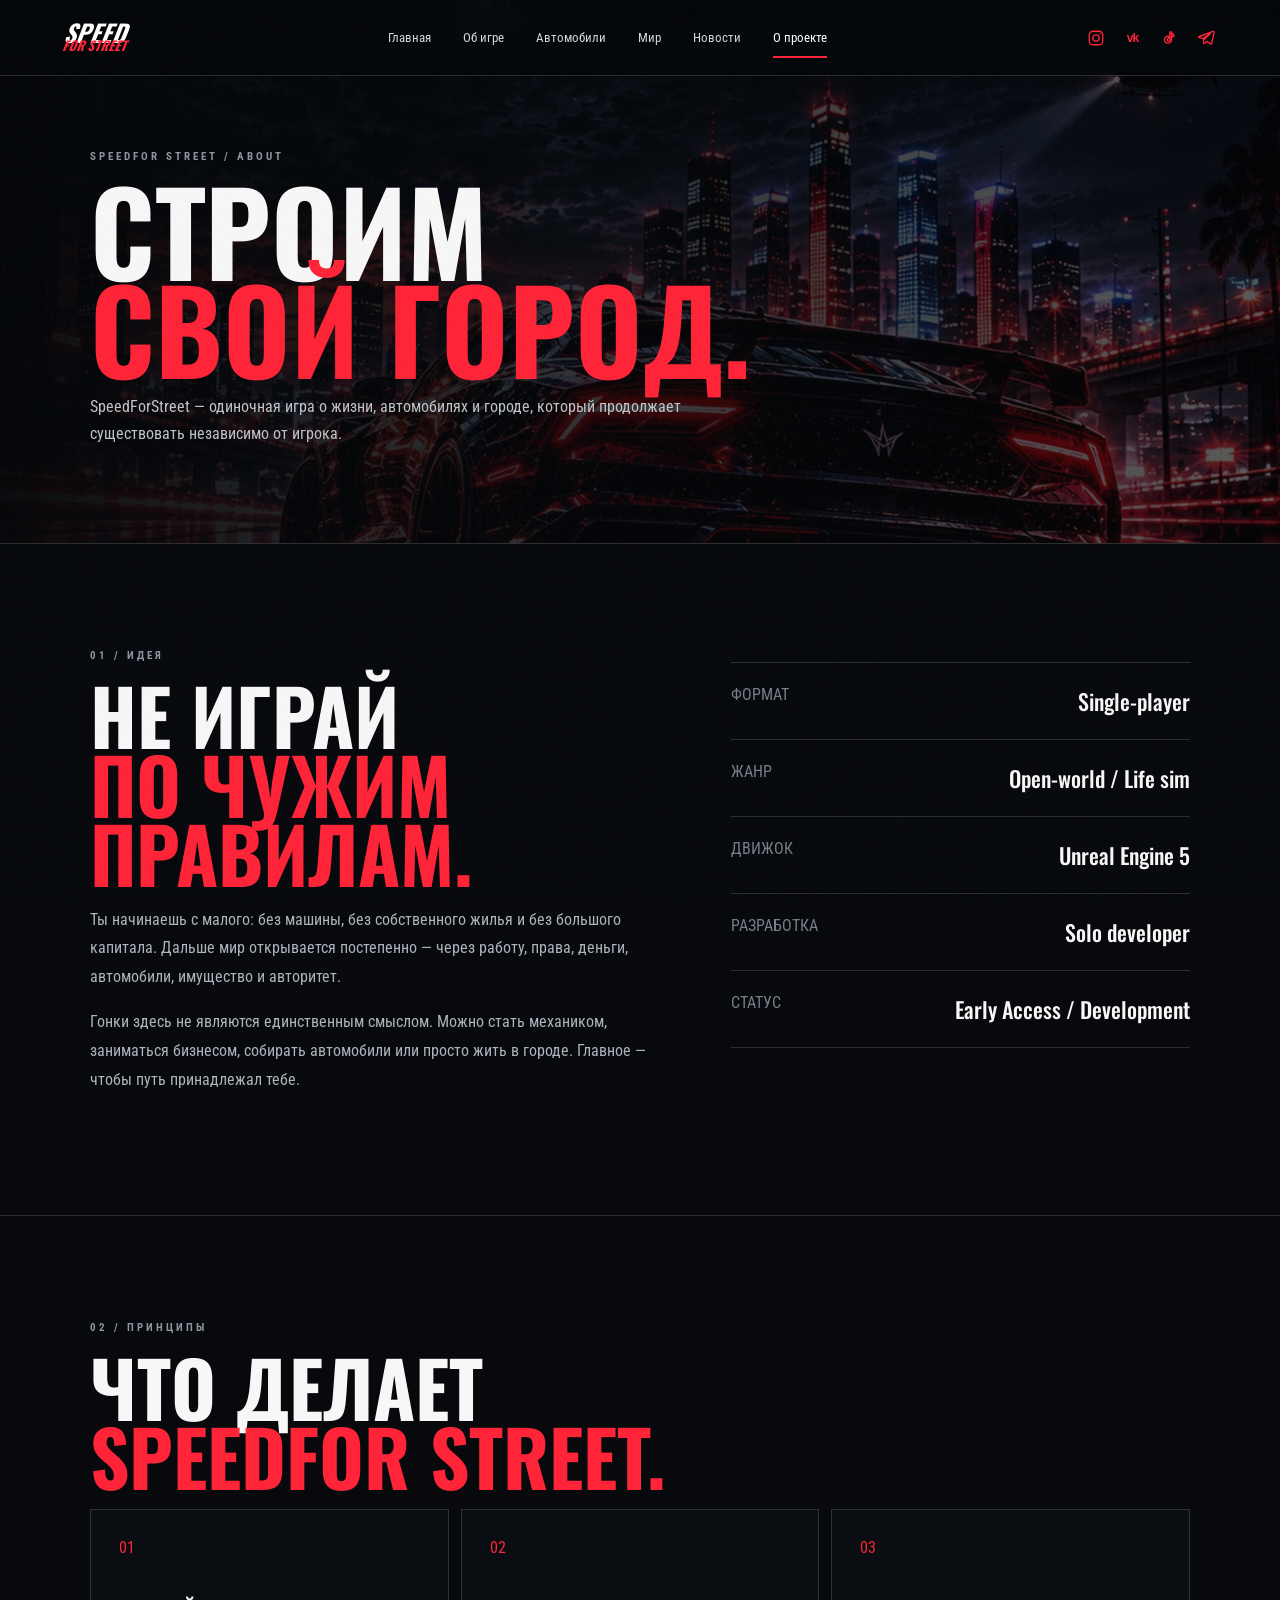
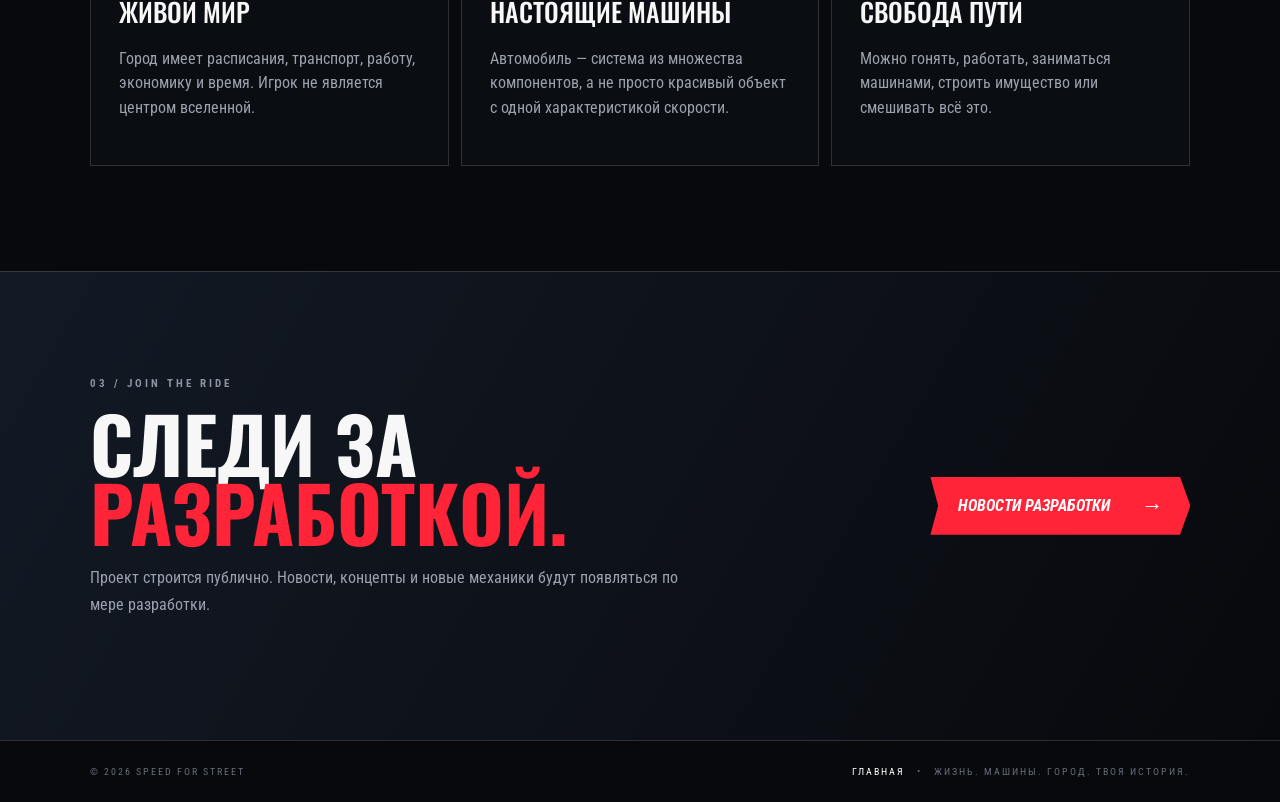
==== about.html @ 63853f15 "Add files via upload" ====
<!doctype html>
<html lang="ru"><head><meta charset="utf-8"><meta name="viewport" content="width=device-width,initial-scale=1"><meta name="theme-color" content="#07090d"><meta name="description" content="SpeedForStreet — о проекте."><title>SpeedForStreet — О проекте</title><link rel="stylesheet" href="style.css"></head><body>
<div class="noise" aria-hidden="true"></div>
<header class="site-header">
  <a class="logo" href="index.html#top" aria-label="SpeedForStreet"><span>SPEED</span><b>FOR STREET</b></a>
  <nav class="main-nav" aria-label="Основная навигация"><a href="index.html#top">Главная</a><a href="index.html#game">Об игре</a><a href="index.html#cars">Автомобили</a><a href="index.html#world">Мир</a><a href="index.html#news">Новости</a><a class="active" href="about.html">О проекте</a></nav>
  <div class="socials"><a href="https://instagram.com/speed_for_street" target="_blank" rel="noopener" aria-label="Instagram"><svg viewBox="0 0 24 24"><rect x="3" y="3" width="18" height="18" rx="5"/><circle cx="12" cy="12" r="4.2"/><circle cx="17.5" cy="6.5" r="1" class="fill"/></svg></a><a href="https://vk.com/speedforstreet" target="_blank" rel="noopener" aria-label="VK"><span class="vk-icon">vk</span></a><a href="https://tiktok.com/@speedforstreet" target="_blank" rel="noopener" aria-label="TikTok"><svg viewBox="0 0 24 24"><path d="M14 4v10.2a4.7 4.7 0 1 1-4-4.65v3.05a1.75 1.75 0 1 0 1.9 1.74V4H14c.3 1.8 1.4 3 3.2 3.55v2.75A7 7 0 0 1 14 9.2V4Z"/></svg></a><a href="https://t.me/speedforstreet" target="_blank" rel="noopener" aria-label="Telegram"><svg viewBox="0 0 24 24"><path d="M21.5 4.2 18.3 19c-.25 1.05-.85 1.3-1.72.8l-4.72-3.48-2.28 2.2-2.28.46.34-4.8 8.73-7.88c.38-.34-.08-.53-.59-.19L6.32 12.95 1.67 11.5c-1.01-.32-1.03-1.01.21-1.5L20.05 3.2c.85-.31 1.59.2 1.45 1Z"/></svg></a></div>
  <button class="menu-btn" aria-label="Открыть меню">☰</button>
</header>
<div class="mobile-menu" aria-hidden="true"><a href="index.html#top">Главная</a><a href="index.html#game">Об игре</a><a href="index.html#cars">Автомобили</a><a href="index.html#world">Мир</a><a href="index.html#news">Новости</a><a href="about.html">О проекте</a></div>
<main>
<section class="about-hero"><div><div class="section-label">SPEEDFOR STREET / ABOUT</div><h1>СТРОИМ<br><em>СВОЙ ГОРОД.</em></h1><p>SpeedForStreet — одиночная игра о жизни, автомобилях и городе, который продолжает существовать независимо от игрока.</p></div></section>
<section class="section"><div class="section-label">01 / ИДЕЯ</div><div class="about-grid"><div class="about-copy"><h2>НЕ ИГРАЙ<br><em>ПО ЧУЖИМ ПРАВИЛАМ.</em></h2><p>Ты начинаешь с малого: без машины, без собственного жилья и без большого капитала. Дальше мир открывается постепенно — через работу, права, деньги, автомобили, имущество и авторитет.</p><p>Гонки здесь не являются единственным смыслом. Можно стать механиком, заниматься бизнесом, собирать автомобили или просто жить в городе. Главное — чтобы путь принадлежал тебе.</p></div><div class="about-facts"><div class="about-fact"><span>ФОРМАТ</span><b>Single-player</b></div><div class="about-fact"><span>ЖАНР</span><b>Open-world / Life sim</b></div><div class="about-fact"><span>ДВИЖОК</span><b>Unreal Engine 5</b></div><div class="about-fact"><span>РАЗРАБОТКА</span><b>Solo developer</b></div><div class="about-fact"><span>СТАТУС</span><b>Early Access / Development</b></div></div></div></section>
<section class="section"><div class="section-label">02 / ПРИНЦИПЫ</div><h2>ЧТО ДЕЛАЕТ<br><em>SPEEDFOR STREET.</em></h2><div class="about-values"><article class="about-value"><span>01</span><h3>ЖИВОЙ МИР</h3><p>Город имеет расписания, транспорт, работу, экономику и время. Игрок не является центром вселенной.</p></article><article class="about-value"><span>02</span><h3>НАСТОЯЩИЕ МАШИНЫ</h3><p>Автомобиль — система из множества компонентов, а не просто красивый объект с одной характеристикой скорости.</p></article><article class="about-value"><span>03</span><h3>СВОБОДА ПУТИ</h3><p>Можно гонять, работать, заниматься машинами, строить имущество или смешивать всё это.</p></article></div></section>
<section class="section about-cta"><div><div class="section-label">03 / JOIN THE RIDE</div><h2>СЛЕДИ ЗА<br><em>РАЗРАБОТКОЙ.</em></h2><p class="copy">Проект строится публично. Новости, концепты и новые механики будут появляться по мере разработки.</p></div><a class="btn-primary" href="index.html#news">НОВОСТИ РАЗРАБОТКИ <span>→</span></a></section>
</main><footer><span>© 2026 SPEED FOR STREET</span><span><a href="index.html">ГЛАВНАЯ</a> &nbsp; • &nbsp; ЖИЗНЬ. МАШИНЫ. ГОРОД. ТВОЯ ИСТОРИЯ.</span></footer><script src="script.js"></script></body></html>
---- style.css ----
@import url('https://fonts.googleapis.com/css2?family=Oswald:wght@400;500;600;700&family=Roboto+Condensed:wght@400;500;700&display=swap');
:root{--red:#ff2438;--bg:#07090d;--panel:#0e1219;--text:#f7f7f7;--muted:#9ba2ad;--line:rgba(255,255,255,.15)}
*{box-sizing:border-box}html{scroll-behavior:smooth}body{margin:0;background:var(--bg);color:var(--text);font-family:'Roboto Condensed',Arial,sans-serif;overflow-x:hidden}.noise{position:fixed;inset:0;pointer-events:none;z-index:100;opacity:.035;background-image:url("data:image/svg+xml,%3Csvg xmlns='http://www.w3.org/2000/svg' width='180' height='180'%3E%3Cfilter id='n'%3E%3CfeTurbulence baseFrequency='.8' numOctaves='3' stitchTiles='stitch'/%3E%3C/filter%3E%3Crect width='100%25' height='100%25' filter='url(%23n)'/%3E%3C/svg%3E")}
.site-header{height:76px;position:fixed;inset:0 0 auto;z-index:90;display:flex;align-items:center;justify-content:space-between;padding:0 5vw;border-bottom:1px solid var(--line);background:rgba(5,7,10,.72);backdrop-filter:blur(14px)}.logo{text-decoration:none;color:#fff;display:flex;flex-direction:column;font:700 italic 24px/.76 Oswald;transform:skew(-8deg)}.logo b{font-size:13px;color:var(--red)}.main-nav{display:flex;gap:32px;align-items:center}.main-nav a{position:relative;color:#d5d7dc;text-decoration:none;font-size:13px;padding:30px 0}.main-nav a:after{content:'';position:absolute;left:0;right:0;bottom:17px;height:2px;background:var(--red);transform:scaleX(0);transition:.25s}.main-nav a:hover:after,.main-nav a.active:after{transform:scaleX(1)}.main-nav a.active{color:#fff}.socials{display:flex;gap:18px;align-items:center}.socials a{width:19px;height:19px;color:var(--red);text-decoration:none;display:grid;place-items:center;transition:.2s}.socials a:hover{color:#fff;transform:translateY(-2px)}.socials svg{width:18px;height:18px;fill:none;stroke:currentColor;stroke-width:1.8;stroke-linecap:round;stroke-linejoin:round}.socials svg .fill{fill:currentColor;stroke:none}.socials .vk-icon{font:800 12px Arial;letter-spacing:-1px}.menu-btn{display:none;background:none;border:0;color:#fff;font-size:24px}.mobile-menu{display:none}
.hero{height:100vh;min-height:700px;position:relative;display:flex;align-items:center;overflow:hidden}.hero-bg{position:absolute;inset:0;background-image:url('assets/hero-clean.jpg');background-size:cover;background-position:center 54%;transform:scale(1.035);animation:camera 18s ease-in-out infinite alternate}.hero-overlay{position:absolute;inset:0;background:linear-gradient(90deg,rgba(5,7,10,.99) 0%,rgba(5,7,10,.94) 30%,rgba(5,7,10,.42) 54%,rgba(5,7,10,.08) 78%,rgba(5,7,10,.2) 100%),linear-gradient(0deg,rgba(5,7,10,.78),transparent 34%,rgba(5,7,10,.32))}.hero-content{position:relative;z-index:2;width:min(620px,50vw);margin-left:7vw;padding-top:50px}.eyebrow{font:600 12px Oswald;letter-spacing:4px;color:#ddd;margin-bottom:15px}.hero h1{font:700 italic clamp(70px,8vw,138px)/.72 Oswald;letter-spacing:-5px;transform:skew(-8deg);margin:0 0 25px}.hero h1 span{display:block}.hero h1 em{display:block;color:var(--red);font-size:.63em;font-style:normal;margin-left:6%}.tagline{font:500 25px Oswald;margin-bottom:16px}.lead{max-width:540px;color:#d0d3d8;line-height:1.6;font-size:16px}.hero-actions{display:flex;align-items:center;gap:24px;margin:30px 0}.btn-primary{display:inline-flex;align-items:center;gap:30px;padding:16px 28px;background:var(--red);color:#fff;text-decoration:none;font-weight:700;font-style:italic;clip-path:polygon(0 0,96% 0,100% 50%,96% 100%,0 100%,3% 50%);transition:.2s}.btn-primary:hover{filter:brightness(1.15);transform:translateX(4px)}.btn-primary span{font-size:22px}.status{display:flex;flex-direction:column;font-size:10px;letter-spacing:2px;color:#8b919b}.status b{color:#eee}.hero-features{display:grid;grid-template-columns:repeat(5,1fr);max-width:620px;border-top:1px solid var(--line);padding-top:17px}.hero-features div{text-align:center;border-right:1px solid var(--line);font-size:9px;letter-spacing:1px}.hero-features div:first-child{text-align:left}.hero-features div:last-child{border:0}.hero-features i{display:block;color:var(--red);font-style:normal;font-size:25px;line-height:1;margin-bottom:9px}.hero-corner{position:absolute;right:5vw;bottom:28px;color:#a7adb7;font:10px Oswald;letter-spacing:2px;z-index:2}@keyframes camera{from{transform:scale(1.035) translate3d(0,0,0)}to{transform:scale(1.08) translate3d(-12px,-6px,0)}}
.marquee{border-block:1px solid var(--line);overflow:hidden;white-space:nowrap;color:#7e858f;font:12px Oswald;letter-spacing:4px;padding:15px 0}.marquee div{display:inline-block;animation:marquee 26s linear infinite}.marquee span{color:var(--red);margin:0 30px}@keyframes marquee{to{transform:translateX(-50%)}}
.section{padding:105px 7vw;border-top:1px solid var(--line);scroll-margin-top:76px}.section-label{font-size:11px;letter-spacing:3px;color:#8d949f;font-weight:700}.two-col{display:grid;grid-template-columns:1fr 1fr;gap:80px}.title-row{align-items:end;margin-top:10px}.section h2,.world h2,.contact h2{font:700 clamp(48px,6vw,86px)/.9 Oswald;margin:18px 0}.section h2 em,.world h2 em,.contact h2 em{color:var(--red);font-style:normal}.copy{color:var(--muted);line-height:1.7;max-width:600px}.pillars{display:grid;grid-template-columns:repeat(4,1fr);margin-top:60px;border-top:1px solid var(--line)}.pillars article{padding:26px;border-right:1px solid var(--line)}.pillars article:last-child{border:0}.pillars span,.route-grid span{color:var(--red);font-weight:700}.pillars h3,.route-grid h3{font:500 27px Oswald;margin:38px 0 8px}.pillars p,.route-grid p{color:var(--muted);margin:0;line-height:1.5}
.cars{background:#090c11}.car-grid{display:grid;grid-template-columns:1.35fr 1fr 1fr;gap:14px;margin-top:52px}.car-card{padding:0;text-align:left;background:var(--panel);border:1px solid var(--line);color:#fff;overflow:hidden;cursor:pointer;transition:.25s}.car-card:hover{transform:translateY(-5px);border-color:rgba(255,36,56,.65)}.car-image{height:270px;background-size:cover;background-position:center;transition:.5s}.car-card:hover .car-image{transform:scale(1.035)}.img1{background-image:url('assets/car-01.jpg')}.img2{background-image:url('assets/street-01.jpg')}.img3{background-image:url('assets/city-01.jpg')}.card-copy{padding:24px}.card-copy small{color:var(--red);letter-spacing:2px}.card-copy h3{font:500 27px Oswald;margin:12px 0 7px}.card-copy p{color:var(--muted);line-height:1.5;min-height:46px}.card-copy>b{display:block;margin-top:18px;font-size:11px;letter-spacing:2px}.spec-strip{display:flex;justify-content:space-around;gap:20px;border-block:1px solid var(--line);margin-top:34px;padding:18px;color:#6f7782;font:11px Oswald;letter-spacing:2px}.spec-strip b{color:#cdd0d5}
.world{display:grid;grid-template-columns:1.05fr .95fr;border-top:1px solid var(--line);background:#080a0e}.world-photo{min-height:680px;background:linear-gradient(90deg,transparent 65%,#080a0e),url('assets/city-01.jpg') center/cover}.world-copy{padding:95px 8vw}.world-copy>p{color:var(--muted);line-height:1.7;max-width:560px}.world-list{margin-top:40px}.world-list div{padding:19px 0;border-bottom:1px solid var(--line)}.world-list b{display:block;font:500 22px Oswald}.world-list span{display:block;color:var(--muted);margin-top:5px}
.routes{background:linear-gradient(120deg,#0d121b,#08090d)}.route-grid{display:grid;grid-template-columns:repeat(4,1fr);margin-top:52px;border-top:1px solid var(--line)}.route-grid article{padding:27px;border-right:1px solid var(--line);min-height:180px}.route-grid article:last-child{border:0}.devlog{background:#090b10}.timeline{display:grid;grid-template-columns:repeat(4,1fr);border-top:1px solid var(--line);margin-top:52px}.timeline>div{padding:27px;border-right:1px solid var(--line);min-height:160px}.timeline>div:last-child{border:0}.timeline b{color:var(--red)}.timeline strong{display:block;font:500 25px Oswald;margin:38px 0 7px}.timeline span{color:var(--muted)}.contact{display:flex;justify-content:space-between;align-items:end;gap:50px;background:linear-gradient(110deg,#121824,#08090d)}.contact p{color:var(--muted);max-width:500px;line-height:1.6}.big-socials{display:grid;grid-template-columns:1fr 1fr;gap:9px;min-width:390px}.big-socials a{padding:18px 20px;border:1px solid var(--line);color:#fff;text-decoration:none;transition:.2s}.big-socials a:hover{background:var(--red);border-color:var(--red)}.big-socials b{display:inline-block;width:34px;color:var(--red)}.big-socials a:hover b{color:#fff}footer{padding:25px 7vw;border-top:1px solid var(--line);display:flex;justify-content:space-between;color:#666d77;font-size:10px;letter-spacing:2px}
.modal{position:fixed;inset:0;z-index:120;display:none;align-items:center;justify-content:center;padding:25px;background:rgba(0,0,0,.8);backdrop-filter:blur(10px)}.modal.open{display:flex}.modal-box{position:relative;width:min(960px,94vw);background:#0a0d12;border:1px solid var(--line);display:grid;grid-template-columns:1.1fr .9fr;box-shadow:0 30px 90px rgba(0,0,0,.65)}.modal-img{min-height:500px;background:center/cover}.modal-text{padding:45px}.modal-text h2{font:600 48px Oswald;margin:16px 0}.modal-text p{color:var(--muted);line-height:1.7}.modal-specs{margin-top:35px}.modal-specs span{display:flex;justify-content:space-between;border-top:1px solid var(--line);padding:15px 0;color:#777f89;font-size:11px}.modal-specs b{color:#fff}.modal-close{position:absolute;right:15px;top:10px;z-index:3;background:none;border:0;color:#fff;font-size:34px;cursor:pointer}
@media(max-width:1050px){.main-nav{gap:18px}.hero-content{width:62vw}.car-grid{grid-template-columns:1fr 1fr}.car-card.featured{grid-column:1/-1}.world{grid-template-columns:1fr}.world-photo{min-height:460px}.pillars,.route-grid,.timeline{grid-template-columns:1fr 1fr}.contact{align-items:flex-start;flex-direction:column}}
@media(max-width:700px){.site-header{height:66px;padding:0 5vw}.main-nav{display:none}.socials{display:none}.menu-btn{display:block}.mobile-menu{position:fixed;z-index:80;top:66px;left:0;right:0;display:flex;flex-direction:column;background:rgba(6,8,12,.97);border-bottom:1px solid var(--line);transform:translateY(-120%);transition:.25s}.mobile-menu.open{transform:translateY(0)}.mobile-menu a{padding:18px 7vw;color:#fff;text-decoration:none;border-top:1px solid var(--line)}.hero{min-height:760px;align-items:flex-end}.hero-bg{background-position:62% center}.hero-overlay{background:linear-gradient(90deg,rgba(5,7,10,.97) 0%,rgba(5,7,10,.8) 60%,rgba(5,7,10,.2) 100%),linear-gradient(0deg,rgba(5,7,10,.98),transparent 70%)}.hero-content{width:100%;margin:0;padding:0 6vw 55px}.hero h1{font-size:74px}.tagline{font-size:21px}.lead{font-size:14px}.hero-features{grid-template-columns:repeat(5,1fr)}.hero-features div{font-size:7px}.hero-features i{font-size:19px}.hero-corner{display:none}.section{padding:75px 6vw}.two-col{grid-template-columns:1fr;gap:25px}.pillars,.route-grid,.timeline,.car-grid{grid-template-columns:1fr}.car-card.featured{grid-column:auto}.spec-strip{overflow:auto;justify-content:flex-start;white-space:nowrap}.world-copy{padding:75px 6vw}.big-socials{min-width:0;width:100%;grid-template-columns:1fr}.modal-box{grid-template-columns:1fr;max-height:90vh;overflow:auto}.modal-img{min-height:250px}.modal-text{padding:28px}.modal-text h2{font-size:38px}footer{display:block}footer span{display:block;margin-top:9px}}


/* Precision fixes for the reference layout */
.hero-content{width:min(620px,48vw)}
.hero-features{width:560px;max-width:100%;grid-template-columns:repeat(5,1fr);margin-top:36px}
.hero-features div{min-height:76px;padding:12px 10px 8px;text-align:center;border-right:1px solid rgba(255,255,255,.18)}
.hero-features i{font-size:25px;margin-bottom:10px}
.hero-features b{font-size:9px;letter-spacing:1.2px}
.hero-bg{background-image:url('assets/hero-clean.jpg') !important;background-position:center center !important}
.world-photo{background-image:linear-gradient(90deg,transparent 62%,#080a0e),url('assets/world-clean.jpg') !important;background-position:center center;background-size:cover}
.car-card .img1{background-image:url('assets/car-clean.jpg')}
.car-card .img2{background-image:url('assets/hero-clean.jpg')}
.car-card .img3{background-image:url('assets/city-clean.jpg')}
@media(max-width:1050px){.hero-content{width:62vw}.hero-features{width:100%}}
@media(max-width:700px){.hero-content{width:100%}.hero-features{margin-top:25px}.hero-features div{min-height:62px;padding:8px 4px}.hero-features i{font-size:19px}.hero-features b{font-size:7px;letter-spacing:.5px}}

/* v3 desktop refinements */
.hero-features{
  position:absolute;
  left:7vw;
  right:7vw;
  bottom:34px;
  width:auto;
  max-width:none;
  margin:0;
  padding-top:0;
  border-top:1px solid rgba(255,255,255,.18);
  display:grid;
  grid-template-columns:repeat(5,1fr);
}
.hero-features div{
  min-height:86px;
  padding:16px 18px 12px;
  text-align:center;
  border-right:1px solid rgba(255,255,255,.18);
}
.hero-features div:first-child{text-align:center}
.hero-features div:last-child{border-right:0}
.hero-features i{
  display:block;
  width:28px;
  height:28px;
  margin:0 auto 9px;
  color:var(--red);
  font-size:0;
}
.hero-features svg{
  width:100%;
  height:100%;
  fill:none;
  stroke:currentColor;
  stroke-width:1.7;
  stroke-linecap:round;
  stroke-linejoin:round;
}
.hero-features b{font-size:10px;letter-spacing:1.3px}

.big-socials b{
  width:34px;
  height:34px;
  display:grid;
  place-items:center;
  flex:0 0 34px;
}
.big-socials b svg{
  width:22px;
  height:22px;
  fill:none;
  stroke:currentColor;
  stroke-width:1.7;
  stroke-linecap:round;
  stroke-linejoin:round;
}
.big-socials b svg .fill{fill:currentColor;stroke:none}
.big-socials a{display:flex;align-items:center;gap:10px}
.big-socials a span{color:#fff}

@media(max-width:700px){
  .hero-features{
    position:static;
    width:100%;
    margin-top:25px;
    border-top:1px solid var(--line);
    grid-template-columns:repeat(5,1fr);
  }
  .hero-features div{min-height:62px;padding:8px 4px}
  .hero-features i{width:19px;height:19px;margin-bottom:7px}
  .hero-features b{font-size:7px;letter-spacing:.5px}
}


/* Official-site expansion v4 */
.gallery-toolbar{display:flex;gap:8px;flex-wrap:wrap;margin-top:42px;margin-bottom:18px}
.filter-btn{background:transparent;color:#9aa1aa;border:1px solid var(--line);padding:11px 17px;font:600 10px Oswald;letter-spacing:1.8px;cursor:pointer;transition:.2s}
.filter-btn:hover,.filter-btn.active{background:var(--red);border-color:var(--red);color:#fff}
.gallery-grid{grid-template-columns:repeat(3,1fr)}
.gallery-grid .car-card{display:block}
.gallery-grid .car-card[hidden]{display:none}
.gallery-grid .car-image{height:250px}
.img4{background-image:url('assets/street-01.jpg')}.img5{background-image:url('assets/hero-clean.jpg')}.img6{background-image:url('assets/city-clean.jpg')}
.world-zones{background:#080b10}
.district-grid{display:grid;grid-template-columns:repeat(3,1fr);gap:12px;margin-top:55px}
.district{position:relative;min-height:250px;padding:28px;display:flex;flex-direction:column;justify-content:flex-end;overflow:hidden;border:1px solid var(--line);background-size:cover;background-position:center}
.district:before{content:"";position:absolute;inset:0;background:linear-gradient(0deg,rgba(5,7,10,.96),rgba(5,7,10,.18) 75%)}
.district>*{position:relative;z-index:1}.district span{color:var(--red);font-weight:700}.district h3{font:500 28px Oswald;margin:35px 0 7px}.district p{color:#b3b8c0;line-height:1.5;margin:0;max-width:380px}.d1{background-image:url('assets/city-clean.jpg')}.d2{background-image:url('assets/world-clean.jpg')}.d3{background-image:url('assets/street-01.jpg')}.d4{background-image:url('assets/hero-clean.jpg')}.d5{background-image:url('assets/city-01.jpg')}.d6{background-image:url('assets/car-clean.jpg')}
.news{background:linear-gradient(120deg,#0c1017,#08090d)}
.news-grid{display:grid;grid-template-columns:1.4fr 1fr 1fr;gap:14px;margin-top:55px}
.news-card{background:#0a0d12;border:1px solid var(--line);overflow:hidden;transition:.25s}.news-card:hover{transform:translateY(-4px);border-color:rgba(255,36,56,.55)}
.news-image{height:190px;background-size:cover;background-position:center}.featured-news .news-image{height:260px}.n1{background-image:url('assets/hero-clean.jpg')}.n2{background-image:url('assets/world-clean.jpg')}.n3{background-image:url('assets/car-clean.jpg')}
.news-body{padding:24px}.news-body>span{font:10px Oswald;letter-spacing:2px;color:var(--red)}.news-body h3{font:500 25px/1.05 Oswald;margin:14px 0 10px}.news-body p{color:var(--muted);line-height:1.6}.news-body a{display:inline-block;margin-top:13px;color:#fff;text-decoration:none;font-size:10px;letter-spacing:1.5px}.news-body a:hover{color:var(--red)}
footer a{color:#fff;text-decoration:none}footer a:hover{color:var(--red)}
@media(max-width:1050px){.gallery-grid{grid-template-columns:1fr 1fr}.district-grid{grid-template-columns:1fr 1fr}.news-grid{grid-template-columns:1fr 1fr}.featured-news{grid-column:1/-1}}
@media(max-width:700px){.gallery-grid{grid-template-columns:1fr}.district-grid{grid-template-columns:1fr}.news-grid{grid-template-columns:1fr}.featured-news{grid-column:auto}.news-image,.featured-news .news-image{height:220px}.gallery-toolbar{margin-top:30px}}

/* About page */
.about-hero{min-height:520px;display:flex;align-items:flex-end;padding:150px 7vw 80px;position:relative;overflow:hidden;background:linear-gradient(90deg,rgba(5,7,10,.94),rgba(5,7,10,.5)),url('assets/world-clean.jpg') center/cover}
.about-hero h1{font:700 clamp(62px,9vw,130px)/.85 Oswald;margin:18px 0 0}.about-hero h1 em{color:var(--red);font-style:normal}.about-hero p{max-width:650px;color:#c0c4ca;line-height:1.7;font-size:16px}
.about-grid{display:grid;grid-template-columns:1.1fr .9fr;gap:80px}.about-copy p{color:#aeb4bd;line-height:1.8}.about-facts{border-top:1px solid var(--line)}.about-fact{padding:22px 0;border-bottom:1px solid var(--line);display:flex;justify-content:space-between;gap:20px}.about-fact span{color:#777f89}.about-fact b{font:500 22px Oswald;text-align:right}.about-values{display:grid;grid-template-columns:repeat(3,1fr);gap:12px}.about-value{border:1px solid var(--line);padding:28px;min-height:190px;background:#0a0d12}.about-value span{color:var(--red)}.about-value h3{font:500 26px Oswald;margin:35px 0 8px}.about-value p{color:var(--muted);line-height:1.55}.about-cta{display:flex;justify-content:space-between;align-items:center;gap:40px;background:linear-gradient(120deg,#131a25,#08090d)}
@media(max-width:800px){.about-grid{grid-template-columns:1fr;gap:40px}.about-values{grid-template-columns:1fr}.about-cta{display:block}}
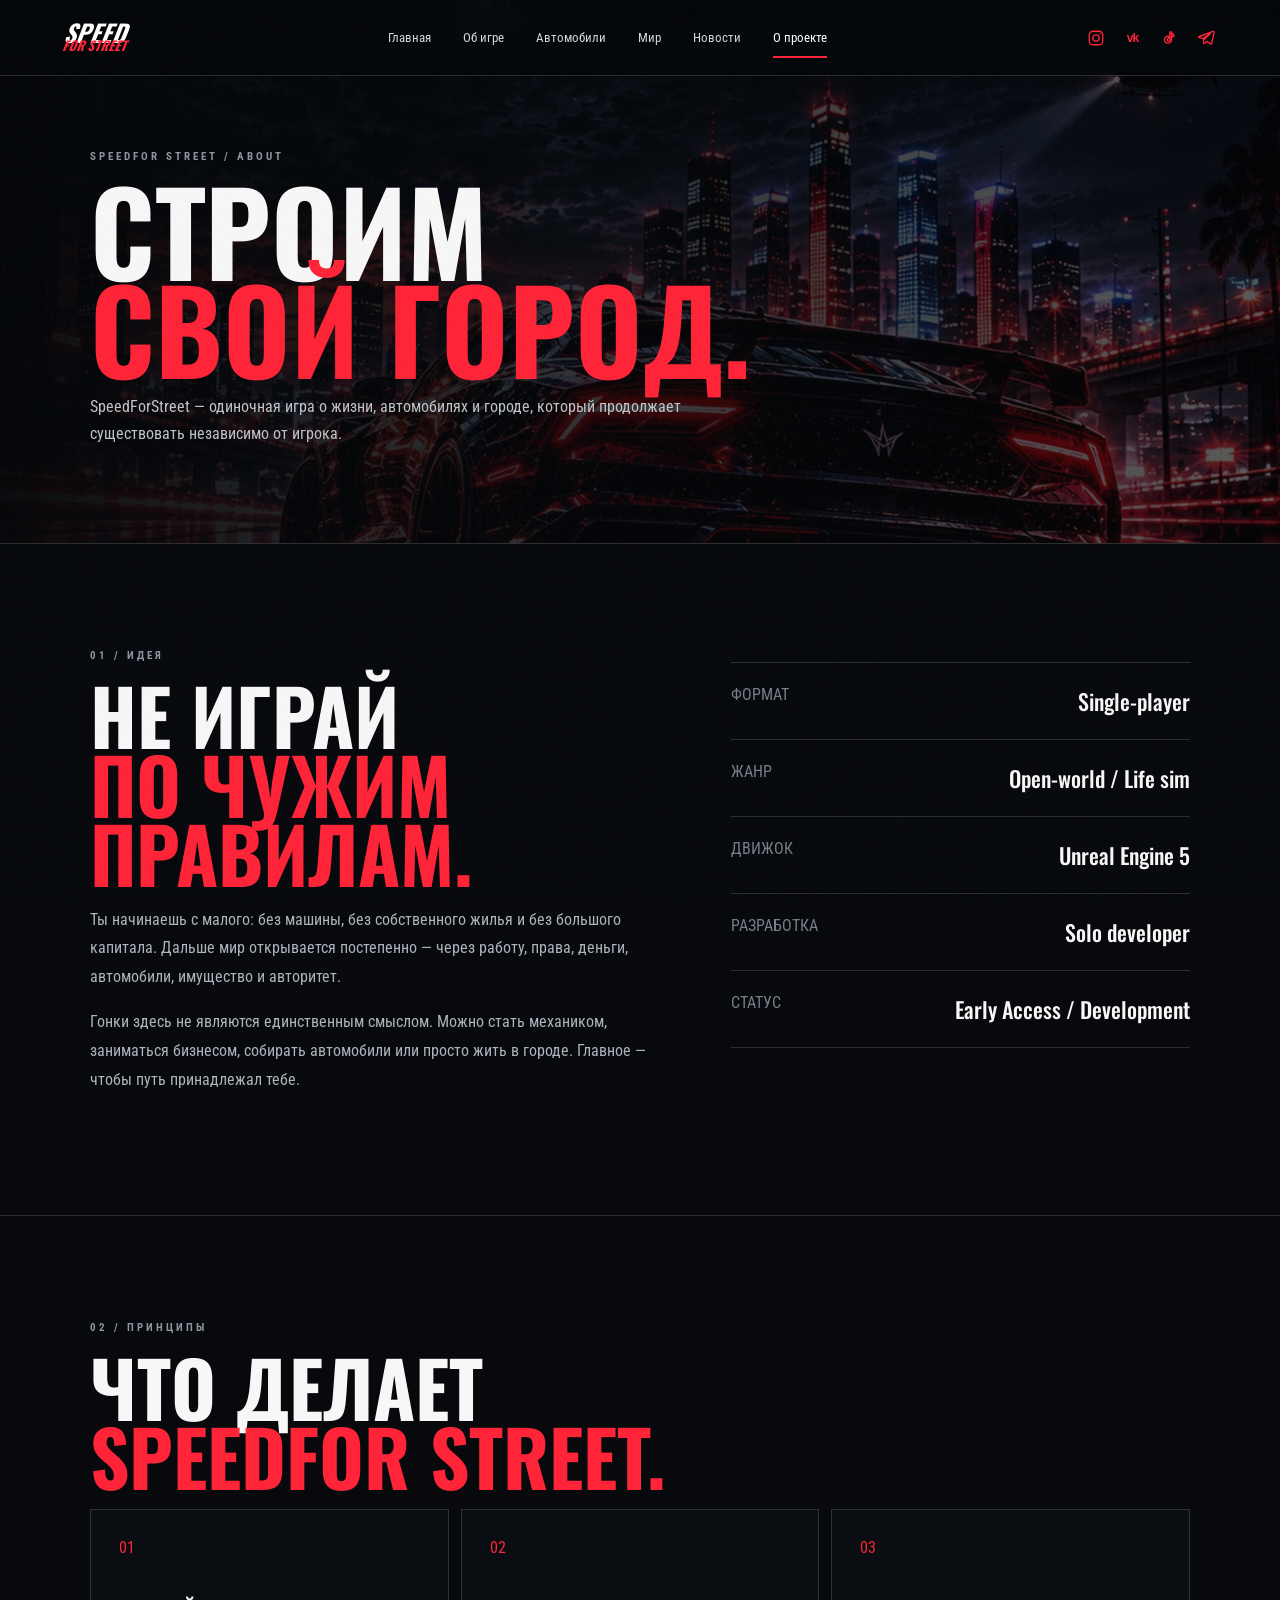
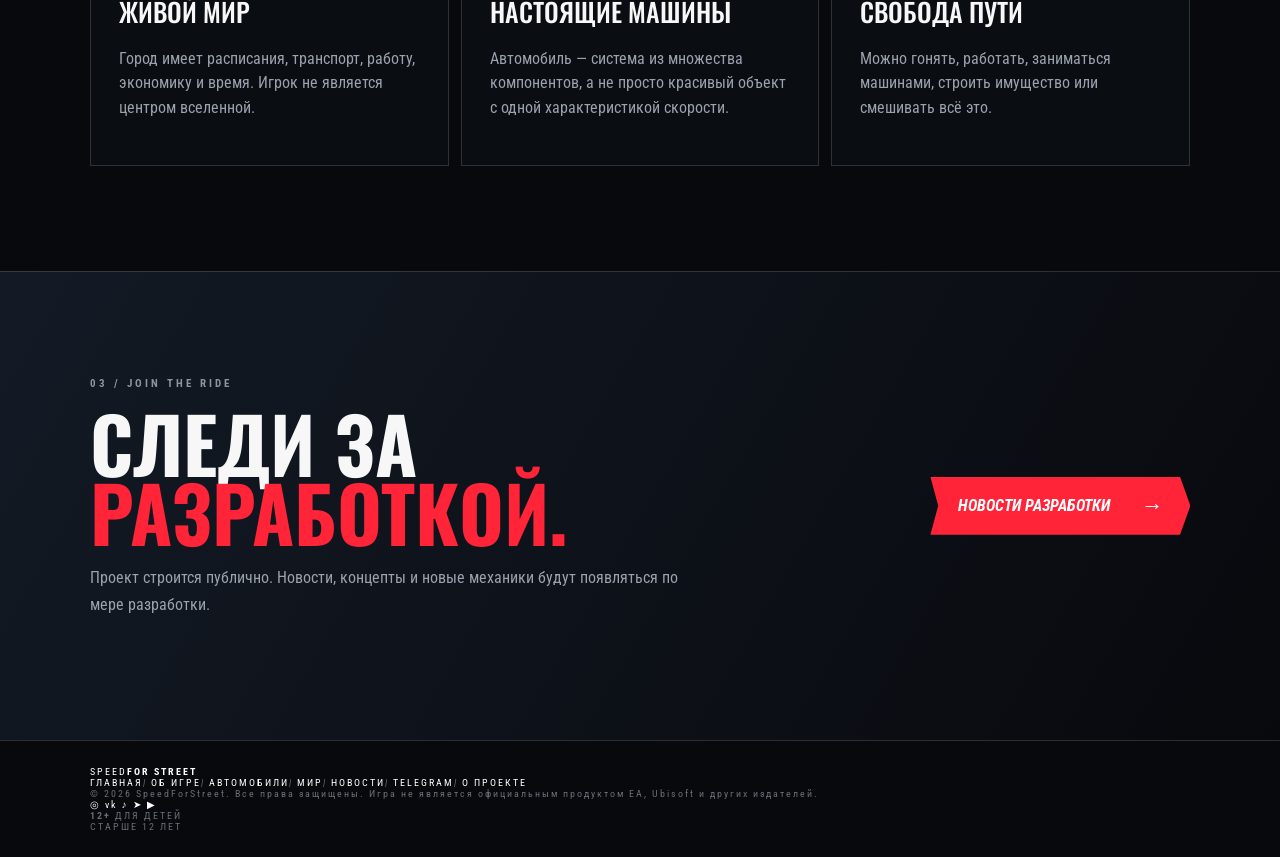
==== commit 28c95f51: "Add official footer to about page" ====
--- a/about.html
+++ b/about.html
@@ -13,4 +13,39 @@
 <section class="section"><div class="section-label">01 / ИДЕЯ</div><div class="about-grid"><div class="about-copy"><h2>НЕ ИГРАЙ<br><em>ПО ЧУЖИМ ПРАВИЛАМ.</em></h2><p>Ты начинаешь с малого: без машины, без собственного жилья и без большого капитала. Дальше мир открывается постепенно — через работу, права, деньги, автомобили, имущество и авторитет.</p><p>Гонки здесь не являются единственным смыслом. Можно стать механиком, заниматься бизнесом, собирать автомобили или просто жить в городе. Главное — чтобы путь принадлежал тебе.</p></div><div class="about-facts"><div class="about-fact"><span>ФОРМАТ</span><b>Single-player</b></div><div class="about-fact"><span>ЖАНР</span><b>Open-world / Life sim</b></div><div class="about-fact"><span>ДВИЖОК</span><b>Unreal Engine 5</b></div><div class="about-fact"><span>РАЗРАБОТКА</span><b>Solo developer</b></div><div class="about-fact"><span>СТАТУС</span><b>Early Access / Development</b></div></div></div></section>
 <section class="section"><div class="section-label">02 / ПРИНЦИПЫ</div><h2>ЧТО ДЕЛАЕТ<br><em>SPEEDFOR STREET.</em></h2><div class="about-values"><article class="about-value"><span>01</span><h3>ЖИВОЙ МИР</h3><p>Город имеет расписания, транспорт, работу, экономику и время. Игрок не является центром вселенной.</p></article><article class="about-value"><span>02</span><h3>НАСТОЯЩИЕ МАШИНЫ</h3><p>Автомобиль — система из множества компонентов, а не просто красивый объект с одной характеристикой скорости.</p></article><article class="about-value"><span>03</span><h3>СВОБОДА ПУТИ</h3><p>Можно гонять, работать, заниматься машинами, строить имущество или смешивать всё это.</p></article></div></section>
 <section class="section about-cta"><div><div class="section-label">03 / JOIN THE RIDE</div><h2>СЛЕДИ ЗА<br><em>РАЗРАБОТКОЙ.</em></h2><p class="copy">Проект строится публично. Новости, концепты и новые механики будут появляться по мере разработки.</p></div><a class="btn-primary" href="index.html#news">НОВОСТИ РАЗРАБОТКИ <span>→</span></a></section>
-</main><footer><span>© 2026 SPEED FOR STREET</span><span><a href="index.html">ГЛАВНАЯ</a> &nbsp; • &nbsp; ЖИЗНЬ. МАШИНЫ. ГОРОД. ТВОЯ ИСТОРИЯ.</span></footer><script src="script.js"></script></body></html>+</main><footer class="site-footer">
+  <div class="footer-inner">
+    <a class="footer-logo" href="index.html" aria-label="SpeedForStreet">
+      <span>SPEED</span><b>FOR STREET</b>
+    </a>
+    <div class="footer-divider"></div>
+    <div class="footer-info">
+      <nav class="footer-nav" aria-label="Навигация в подвале">
+        <a href="index.html#top">ГЛАВНАЯ</a><i>|</i>
+        <a href="index.html#game">ОБ ИГРЕ</a><i>|</i>
+        <a href="index.html#cars">АВТОМОБИЛИ</a><i>|</i>
+        <a href="index.html#world">МИР</a><i>|</i>
+        <a href="index.html#news">НОВОСТИ</a><i>|</i>
+        <a href="index.html#telegram">TELEGRAM</a><i>|</i>
+        <a href="about.html">О ПРОЕКТЕ</a>
+      </nav>
+      <div class="footer-legal">
+        <span>© 2026 SpeedForStreet. Все права защищены.</span>
+        <span>Игра не является официальным продуктом EA, Ubisoft и других издателей.</span>
+      </div>
+    </div>
+    <div class="footer-divider footer-social-divider"></div>
+    <div class="footer-socials" aria-label="Социальные сети">
+      <a href="https://instagram.com/speed_for_street" target="_blank" rel="noopener" aria-label="Instagram">◎</a>
+      <a href="https://vk.com/speedforstreet" target="_blank" rel="noopener" aria-label="VK">vk</a>
+      <a href="https://tiktok.com/@speedforstreet" target="_blank" rel="noopener" aria-label="TikTok">♪</a>
+      <a href="https://t.me/speedforstreet" target="_blank" rel="noopener" aria-label="Telegram">➤</a>
+      <a href="https://youtube.com/@speedforstreet" target="_blank" rel="noopener" aria-label="YouTube">▶</a>
+    </div>
+    <div class="footer-divider footer-rating-divider"></div>
+    <div class="footer-rating" aria-label="Возрастное ограничение 12+">
+      <strong>12+</strong>
+      <span>ДЛЯ ДЕТЕЙ<br>СТАРШЕ 12 ЛЕТ</span>
+    </div>
+  </div>
+</footer><script src="script.js"></script></body></html>
--- a/style.css
+++ b/style.css
@@ -5,7 +5,7 @@
 .hero{height:100vh;min-height:700px;position:relative;display:flex;align-items:center;overflow:hidden}.hero-bg{position:absolute;inset:0;background-image:url('assets/hero-clean.jpg');background-size:cover;background-position:center 54%;transform:scale(1.035);animation:camera 18s ease-in-out infinite alternate}.hero-overlay{position:absolute;inset:0;background:linear-gradient(90deg,rgba(5,7,10,.99) 0%,rgba(5,7,10,.94) 30%,rgba(5,7,10,.42) 54%,rgba(5,7,10,.08) 78%,rgba(5,7,10,.2) 100%),linear-gradient(0deg,rgba(5,7,10,.78),transparent 34%,rgba(5,7,10,.32))}.hero-content{position:relative;z-index:2;width:min(620px,50vw);margin-left:7vw;padding-top:50px}.eyebrow{font:600 12px Oswald;letter-spacing:4px;color:#ddd;margin-bottom:15px}.hero h1{font:700 italic clamp(70px,8vw,138px)/.72 Oswald;letter-spacing:-5px;transform:skew(-8deg);margin:0 0 25px}.hero h1 span{display:block}.hero h1 em{display:block;color:var(--red);font-size:.63em;font-style:normal;margin-left:6%}.tagline{font:500 25px Oswald;margin-bottom:16px}.lead{max-width:540px;color:#d0d3d8;line-height:1.6;font-size:16px}.hero-actions{display:flex;align-items:center;gap:24px;margin:30px 0}.btn-primary{display:inline-flex;align-items:center;gap:30px;padding:16px 28px;background:var(--red);color:#fff;text-decoration:none;font-weight:700;font-style:italic;clip-path:polygon(0 0,96% 0,100% 50%,96% 100%,0 100%,3% 50%);transition:.2s}.btn-primary:hover{filter:brightness(1.15);transform:translateX(4px)}.btn-primary span{font-size:22px}.status{display:flex;flex-direction:column;font-size:10px;letter-spacing:2px;color:#8b919b}.status b{color:#eee}.hero-features{display:grid;grid-template-columns:repeat(5,1fr);max-width:620px;border-top:1px solid var(--line);padding-top:17px}.hero-features div{text-align:center;border-right:1px solid var(--line);font-size:9px;letter-spacing:1px}.hero-features div:first-child{text-align:left}.hero-features div:last-child{border:0}.hero-features i{display:block;color:var(--red);font-style:normal;font-size:25px;line-height:1;margin-bottom:9px}.hero-corner{position:absolute;right:5vw;bottom:28px;color:#a7adb7;font:10px Oswald;letter-spacing:2px;z-index:2}@keyframes camera{from{transform:scale(1.035) translate3d(0,0,0)}to{transform:scale(1.08) translate3d(-12px,-6px,0)}}
 .marquee{border-block:1px solid var(--line);overflow:hidden;white-space:nowrap;color:#7e858f;font:12px Oswald;letter-spacing:4px;padding:15px 0}.marquee div{display:inline-block;animation:marquee 26s linear infinite}.marquee span{color:var(--red);margin:0 30px}@keyframes marquee{to{transform:translateX(-50%)}}
 .section{padding:105px 7vw;border-top:1px solid var(--line);scroll-margin-top:76px}.section-label{font-size:11px;letter-spacing:3px;color:#8d949f;font-weight:700}.two-col{display:grid;grid-template-columns:1fr 1fr;gap:80px}.title-row{align-items:end;margin-top:10px}.section h2,.world h2,.contact h2{font:700 clamp(48px,6vw,86px)/.9 Oswald;margin:18px 0}.section h2 em,.world h2 em,.contact h2 em{color:var(--red);font-style:normal}.copy{color:var(--muted);line-height:1.7;max-width:600px}.pillars{display:grid;grid-template-columns:repeat(4,1fr);margin-top:60px;border-top:1px solid var(--line)}.pillars article{padding:26px;border-right:1px solid var(--line)}.pillars article:last-child{border:0}.pillars span,.route-grid span{color:var(--red);font-weight:700}.pillars h3,.route-grid h3{font:500 27px Oswald;margin:38px 0 8px}.pillars p,.route-grid p{color:var(--muted);margin:0;line-height:1.5}
-.cars{background:#090c11}.car-grid{display:grid;grid-template-columns:1.35fr 1fr 1fr;gap:14px;margin-top:52px}.car-card{padding:0;text-align:left;background:var(--panel);border:1px solid var(--line);color:#fff;overflow:hidden;cursor:pointer;transition:.25s}.car-card:hover{transform:translateY(-5px);border-color:rgba(255,36,56,.65)}.car-image{height:270px;background-size:cover;background-position:center;transition:.5s}.car-card:hover .car-image{transform:scale(1.035)}.img1{background-image:url('assets/car-01.jpg')}.img2{background-image:url('assets/street-01.jpg')}.img3{background-image:url('assets/city-01.jpg')}.card-copy{padding:24px}.card-copy small{color:var(--red);letter-spacing:2px}.card-copy h3{font:500 27px Oswald;margin:12px 0 7px}.card-copy p{color:var(--muted);line-height:1.5;min-height:46px}.card-copy>b{display:block;margin-top:18px;font-size:11px;letter-spacing:2px}.spec-strip{display:flex;justify-content:space-around;gap:20px;border-block:1px solid var(--line);margin-top:34px;padding:18px;color:#6f7782;font:11px Oswald;letter-spacing:2px}.spec-strip b{color:#cdd0d5}
+.cars{background:#090c11}.car-grid{display:grid;grid-template-columns:1.35fr 1fr 1fr;gap:14px;margin-top:52px}.car-card{padding:0;text-align:left;background:var(--panel);border:1px solid var(--line);color:#fff;overflow:hidden;cursor:pointer;transition:.25s}.car-card:hover{transform:translateY(-5px);border-color:rgba(255,36,56,.65)}.car-image{height:270px;background:#080b10;overflow:hidden;transition:.5s}.car-image img{display:block;width:100%;height:100%;object-fit:cover;object-position:center}.car-card:hover .car-image img{transform:scale(1.035)}.img1{background-image:url('assets/car-01.jpg')}.img2{background-image:url('assets/street-01.jpg')}.img3{background-image:url('assets/city-01.jpg')}.card-copy{padding:24px}.card-copy small{color:var(--red);letter-spacing:2px}.card-copy h3{font:500 27px Oswald;margin:12px 0 7px}.card-copy p{color:var(--muted);line-height:1.5;min-height:46px}.card-copy>b{display:block;margin-top:18px;font-size:11px;letter-spacing:2px}.spec-strip{display:flex;justify-content:space-around;gap:20px;border-block:1px solid var(--line);margin-top:34px;padding:18px;color:#6f7782;font:11px Oswald;letter-spacing:2px}.spec-strip b{color:#cdd0d5}
 .world{display:grid;grid-template-columns:1.05fr .95fr;border-top:1px solid var(--line);background:#080a0e}.world-photo{min-height:680px;background:linear-gradient(90deg,transparent 65%,#080a0e),url('assets/city-01.jpg') center/cover}.world-copy{padding:95px 8vw}.world-copy>p{color:var(--muted);line-height:1.7;max-width:560px}.world-list{margin-top:40px}.world-list div{padding:19px 0;border-bottom:1px solid var(--line)}.world-list b{display:block;font:500 22px Oswald}.world-list span{display:block;color:var(--muted);margin-top:5px}
 .routes{background:linear-gradient(120deg,#0d121b,#08090d)}.route-grid{display:grid;grid-template-columns:repeat(4,1fr);margin-top:52px;border-top:1px solid var(--line)}.route-grid article{padding:27px;border-right:1px solid var(--line);min-height:180px}.route-grid article:last-child{border:0}.devlog{background:#090b10}.timeline{display:grid;grid-template-columns:repeat(4,1fr);border-top:1px solid var(--line);margin-top:52px}.timeline>div{padding:27px;border-right:1px solid var(--line);min-height:160px}.timeline>div:last-child{border:0}.timeline b{color:var(--red)}.timeline strong{display:block;font:500 25px Oswald;margin:38px 0 7px}.timeline span{color:var(--muted)}.contact{display:flex;justify-content:space-between;align-items:end;gap:50px;background:linear-gradient(110deg,#121824,#08090d)}.contact p{color:var(--muted);max-width:500px;line-height:1.6}.big-socials{display:grid;grid-template-columns:1fr 1fr;gap:9px;min-width:390px}.big-socials a{padding:18px 20px;border:1px solid var(--line);color:#fff;text-decoration:none;transition:.2s}.big-socials a:hover{background:var(--red);border-color:var(--red)}.big-socials b{display:inline-block;width:34px;color:var(--red)}.big-socials a:hover b{color:#fff}footer{padding:25px 7vw;border-top:1px solid var(--line);display:flex;justify-content:space-between;color:#666d77;font-size:10px;letter-spacing:2px}
 .modal{position:fixed;inset:0;z-index:120;display:none;align-items:center;justify-content:center;padding:25px;background:rgba(0,0,0,.8);backdrop-filter:blur(10px)}.modal.open{display:flex}.modal-box{position:relative;width:min(960px,94vw);background:#0a0d12;border:1px solid var(--line);display:grid;grid-template-columns:1.1fr .9fr;box-shadow:0 30px 90px rgba(0,0,0,.65)}.modal-img{min-height:500px;background:center/cover}.modal-text{padding:45px}.modal-text h2{font:600 48px Oswald;margin:16px 0}.modal-text p{color:var(--muted);line-height:1.7}.modal-specs{margin-top:35px}.modal-specs span{display:flex;justify-content:space-between;border-top:1px solid var(--line);padding:15px 0;color:#777f89;font-size:11px}.modal-specs b{color:#fff}.modal-close{position:absolute;right:15px;top:10px;z-index:3;background:none;border:0;color:#fff;font-size:34px;cursor:pointer}
@@ -118,15 +118,85 @@
 .district>*{position:relative;z-index:1}.district span{color:var(--red);font-weight:700}.district h3{font:500 28px Oswald;margin:35px 0 7px}.district p{color:#b3b8c0;line-height:1.5;margin:0;max-width:380px}.d1{background-image:url('assets/city-clean.jpg')}.d2{background-image:url('assets/world-clean.jpg')}.d3{background-image:url('assets/street-01.jpg')}.d4{background-image:url('assets/hero-clean.jpg')}.d5{background-image:url('assets/city-01.jpg')}.d6{background-image:url('assets/car-clean.jpg')}
 .news{background:linear-gradient(120deg,#0c1017,#08090d)}
 .news-grid{display:grid;grid-template-columns:1.4fr 1fr 1fr;gap:14px;margin-top:55px}
-.news-card{background:#0a0d12;border:1px solid var(--line);overflow:hidden;transition:.25s}.news-card:hover{transform:translateY(-4px);border-color:rgba(255,36,56,.55)}
-.news-image{height:190px;background-size:cover;background-position:center}.featured-news .news-image{height:260px}.n1{background-image:url('assets/hero-clean.jpg')}.n2{background-image:url('assets/world-clean.jpg')}.n3{background-image:url('assets/car-clean.jpg')}
+.news-card{background:#0a0d12;border:1px solid var(--line);overflow:hidden;transition:.25s;cursor:pointer}.news-card:hover{transform:translateY(-4px);border-color:rgba(255,36,56,.55)}
+.news-image{height:auto;aspect-ratio:16/9;background-size:cover;background-position:center}.featured-news .news-image{height:auto;aspect-ratio:16/9}.n1{background-image:url('assets/hero-clean.jpg')}.n2{background-image:url('assets/world-clean.jpg')}.n3{background-image:url('assets/car-clean.jpg')}
 .news-body{padding:24px}.news-body>span{font:10px Oswald;letter-spacing:2px;color:var(--red)}.news-body h3{font:500 25px/1.05 Oswald;margin:14px 0 10px}.news-body p{color:var(--muted);line-height:1.6}.news-body a{display:inline-block;margin-top:13px;color:#fff;text-decoration:none;font-size:10px;letter-spacing:1.5px}.news-body a:hover{color:var(--red)}
 footer a{color:#fff;text-decoration:none}footer a:hover{color:var(--red)}
 @media(max-width:1050px){.gallery-grid{grid-template-columns:1fr 1fr}.district-grid{grid-template-columns:1fr 1fr}.news-grid{grid-template-columns:1fr 1fr}.featured-news{grid-column:1/-1}}
-@media(max-width:700px){.gallery-grid{grid-template-columns:1fr}.district-grid{grid-template-columns:1fr}.news-grid{grid-template-columns:1fr}.featured-news{grid-column:auto}.news-image,.featured-news .news-image{height:220px}.gallery-toolbar{margin-top:30px}}
+@media(max-width:700px){.gallery-grid{grid-template-columns:1fr}.district-grid{grid-template-columns:1fr}.news-grid{grid-template-columns:1fr}.featured-news{grid-column:auto}.news-image,.featured-news .news-image{height:auto;aspect-ratio:16/9}.gallery-toolbar{margin-top:30px}}
 
 /* About page */
 .about-hero{min-height:520px;display:flex;align-items:flex-end;padding:150px 7vw 80px;position:relative;overflow:hidden;background:linear-gradient(90deg,rgba(5,7,10,.94),rgba(5,7,10,.5)),url('assets/world-clean.jpg') center/cover}
 .about-hero h1{font:700 clamp(62px,9vw,130px)/.85 Oswald;margin:18px 0 0}.about-hero h1 em{color:var(--red);font-style:normal}.about-hero p{max-width:650px;color:#c0c4ca;line-height:1.7;font-size:16px}
 .about-grid{display:grid;grid-template-columns:1.1fr .9fr;gap:80px}.about-copy p{color:#aeb4bd;line-height:1.8}.about-facts{border-top:1px solid var(--line)}.about-fact{padding:22px 0;border-bottom:1px solid var(--line);display:flex;justify-content:space-between;gap:20px}.about-fact span{color:#777f89}.about-fact b{font:500 22px Oswald;text-align:right}.about-values{display:grid;grid-template-columns:repeat(3,1fr);gap:12px}.about-value{border:1px solid var(--line);padding:28px;min-height:190px;background:#0a0d12}.about-value span{color:var(--red)}.about-value h3{font:500 26px Oswald;margin:35px 0 8px}.about-value p{color:var(--muted);line-height:1.55}.about-cta{display:flex;justify-content:space-between;align-items:center;gap:40px;background:linear-gradient(120deg,#131a25,#08090d)}
 @media(max-width:800px){.about-grid{grid-template-columns:1fr;gap:40px}.about-values{grid-template-columns:1fr}.about-cta{display:block}}
+
+
+/* Site loading screen */
+.site-loader{position:fixed;inset:0;z-index:9999;display:flex;align-items:center;justify-content:center;background:#07090d;overflow:hidden;opacity:1;visibility:visible;transition:opacity .65s ease,visibility .65s ease}
+.site-loader.done{opacity:0;visibility:hidden;pointer-events:none}
+.loader-image{position:absolute;inset:0;background:url('assets/hero-clean.jpg') center/cover no-repeat;transform:scale(1.04);filter:saturate(.8)}
+.loader-overlay{position:absolute;inset:0;background:linear-gradient(90deg,rgba(5,7,10,.96),rgba(5,7,10,.72)),linear-gradient(0deg,rgba(5,7,10,.92),rgba(5,7,10,.35))}
+.loader-content{position:relative;z-index:2;width:min(520px,72vw);text-align:center}
+.loader-logo{font:700 italic clamp(52px,8vw,92px)/.72 Oswald;letter-spacing:-3px;transform:skew(-8deg)}
+.loader-logo span{display:block}
+.loader-logo b{display:block;color:var(--red);font-size:.46em;letter-spacing:1px;margin-left:5%}
+.loader-line{height:2px;background:rgba(255,255,255,.16);margin:34px 0 12px;overflow:hidden}
+.loader-line span{display:block;width:35%;height:100%;background:var(--red);animation:loaderProgress 1.25s ease-in-out infinite}
+.loader-status{font:500 10px Oswald;letter-spacing:3px;color:#aeb4bd}
+.loader-dots{display:inline-block;width:22px;text-align:left;animation:loaderDots 1.2s steps(4,end) infinite}
+@keyframes loaderProgress{0%{transform:translateX(-120%)}100%{transform:translateX(310%)}}
+@keyframes loaderDots{0%{opacity:.25}50%{opacity:1}100%{opacity:.25}}
+@media(max-width:700px){.loader-content{width:82vw}.loader-logo{font-size:60px}}
+
+/* Loading percentage */
+.loader-percent{font:700 clamp(28px,4vw,46px)/1 Oswald;color:#fff;letter-spacing:2px;margin-top:20px}
+.loader-status{transition:opacity .2s ease}
+
+
+/* Telegram subscription */
+.telegram-join{background:linear-gradient(115deg,#111722,#08090d)}
+.telegram-join-inner{display:grid;grid-template-columns:1.15fr .85fr;gap:80px;align-items:center}
+.telegram-join h2{margin-bottom:22px}
+.telegram-join p{max-width:620px;color:var(--muted);line-height:1.7;font-size:16px}
+.telegram-handle{display:inline-block;margin-top:18px;padding:9px 14px;border:1px solid var(--line);color:#dfe2e7;font:500 14px Oswald;letter-spacing:1px}
+.telegram-action{display:flex;flex-direction:column;align-items:flex-start;gap:14px}
+.telegram-action .btn-primary{margin:0}
+.telegram-action small{color:#777f89;line-height:1.5;max-width:330px}
+@media(max-width:700px){
+  .telegram-join-inner{grid-template-columns:1fr;gap:35px}
+  .telegram-action{align-items:stretch}
+  .telegram-action .btn-primary{justify-content:space-between}
+}
+
+/* Telegram phone promo */
+.telegram-join{overflow:hidden;position:relative}.telegram-join:after{content:"";position:absolute;right:-120px;top:20%;width:430px;height:430px;border-radius:50%;background:rgba(255,36,56,.08);filter:blur(50px);pointer-events:none}.telegram-join-inner{position:relative;z-index:1}.telegram-copy{padding-right:20px}.telegram-copy h2{margin-bottom:22px}.telegram-note{display:inline-flex;align-items:center;gap:10px;margin-top:22px;color:#b9bec6;font:600 11px Oswald;letter-spacing:1.6px}.telegram-note span{color:var(--red);font-size:17px}.telegram-phone-wrap{display:flex;flex-direction:column;align-items:center;justify-content:center;gap:22px;min-height:500px}.telegram-phone{position:relative;width:250px;height:485px;padding:10px;border:3px solid #353b45;border-radius:38px;background:#080a0e;box-shadow:0 30px 70px rgba(0,0,0,.6),0 0 55px rgba(255,36,56,.08);transform:rotate(2deg);animation:telegramFloat 4.5s ease-in-out infinite}.phone-speaker{position:absolute;z-index:3;top:16px;left:50%;width:78px;height:22px;transform:translateX(-50%);border-radius:14px;background:#050609}.phone-screen{height:100%;overflow:hidden;border-radius:29px;background:linear-gradient(180deg,#10151d,#080b10);border:1px solid #202631}.tg-top{height:76px;padding:25px 15px 10px;display:flex;align-items:center;gap:10px;border-bottom:1px solid rgba(255,255,255,.08);background:#111821}.tg-top>span{font-size:26px;color:#c8cdd4}.tg-top>div{display:flex;flex-direction:column;min-width:0}.tg-top b{font:600 14px Oswald}.tg-top small{color:#7f8792;font-size:9px;margin-top:2px}.tg-top i{margin-left:auto;color:#7f8792;font-style:normal}.tg-chat{display:flex;gap:9px;padding:32px 14px 18px;align-items:flex-start}.tg-avatar{width:32px;height:32px;flex:0 0 32px;border-radius:50%;display:grid;place-items:center;background:var(--red);font:700 15px Oswald}.tg-message{background:#1a222d;border-radius:4px 13px 13px 13px;padding:12px 12px 9px;max-width:170px;box-shadow:0 5px 20px rgba(0,0,0,.22)}.tg-message>b{font:600 10px Oswald;color:var(--red);letter-spacing:1px}.tg-message p{font-size:11px;line-height:1.5;color:#e1e4e8;margin:6px 0}.tg-message small{font-size:8px;color:#727b88;display:block;text-align:right}.tg-button{margin:165px 13px 0;padding:13px 12px;text-align:center;border:1px solid rgba(255,36,56,.65);color:#fff;background:rgba(255,36,56,.1);font:600 10px Oswald;letter-spacing:1.5px}.phone-home{position:absolute;bottom:7px;left:50%;transform:translateX(-50%);width:72px;height:4px;border-radius:4px;background:#4a5059}.telegram-phone-cta{display:inline-flex;align-items:center;gap:26px;padding:14px 24px;background:var(--red);color:#fff;text-decoration:none;font:700 12px Oswald;letter-spacing:1px;clip-path:polygon(0 0,96% 0,100% 50%,96% 100%,0 100%,3% 50%);transition:.2s}.telegram-phone-cta:hover{filter:brightness(1.15);transform:translateX(4px)}@keyframes telegramFloat{0%,100%{transform:rotate(2deg) translateY(0)}50%{transform:rotate(2deg) translateY(-9px)}}@media(max-width:700px){.telegram-join-inner{grid-template-columns:1fr;gap:30px}.telegram-copy{padding-right:0}.telegram-phone-wrap{min-height:auto;padding-top:10px}.telegram-phone{width:220px;height:425px}.tg-button{margin-top:130px}.telegram-phone-cta{width:100%;justify-content:space-between}}
+
+.telegram-left-cta{margin-top:22px}.telegram-left-cta:hover{filter:brightness(1.15);transform:translateX(4px)}
+.tg-button{display:block;text-decoration:none;cursor:pointer}.tg-button:hover{background:rgba(255,36,56,.22);border-color:var(--red)}
+
+
+/* News article modal */
+.news-modal{overflow-y:auto;align-items:flex-start;padding:30px 20px}
+.news-modal-box{display:block;width:min(900px,96vw);max-height:none;overflow:visible}
+.news-modal-img{width:100%;height:auto;aspect-ratio:16/9;min-height:0;background-color:#05070a;background-position:center;background-repeat:no-repeat;background-size:contain}
+.news-modal-text{padding:36px 42px 42px}
+.news-modal-text h2{font-size:46px;line-height:1.05}
+.news-modal-description{color:var(--muted);line-height:1.8;font-size:16px;white-space:normal;overflow-wrap:anywhere}
+.news-modal-description p{margin:0 0 18px}
+.news-modal-description h3{font:600 30px/1.15 Oswald;color:#fff;margin:28px 0 12px}
+.news-modal-description blockquote{border-left:3px solid var(--red);padding:8px 0 8px 18px;margin:20px 0;color:#c8cdd4}
+.news-modal-description ul,.news-modal-description ol{padding-left:24px;margin:14px 0}
+.news-modal-description a{color:var(--red)}
+.news-actions{display:flex;gap:10px;flex-wrap:wrap;margin-top:32px;padding-top:20px;border-top:1px solid var(--line)}
+.news-actions button{border:1px solid var(--line);background:#10151d;color:#fff;padding:11px 15px;cursor:pointer;font:600 12px Oswald;letter-spacing:1px}
+.news-actions button:hover{border-color:var(--red);background:rgba(255,36,56,.08)}
+.news-actions button.active{border-color:var(--red);background:var(--red)}
+@media(max-width:700px){
+  .news-modal{padding:12px}
+  .news-modal-box{width:100%;max-height:none}
+  .news-modal-img{height:58vw;min-height:210px}
+  .news-modal-text{padding:28px 22px 30px}
+  .news-modal-text h2{font-size:34px}
+  .news-modal-description{font-size:15px;line-height:1.75}
+}
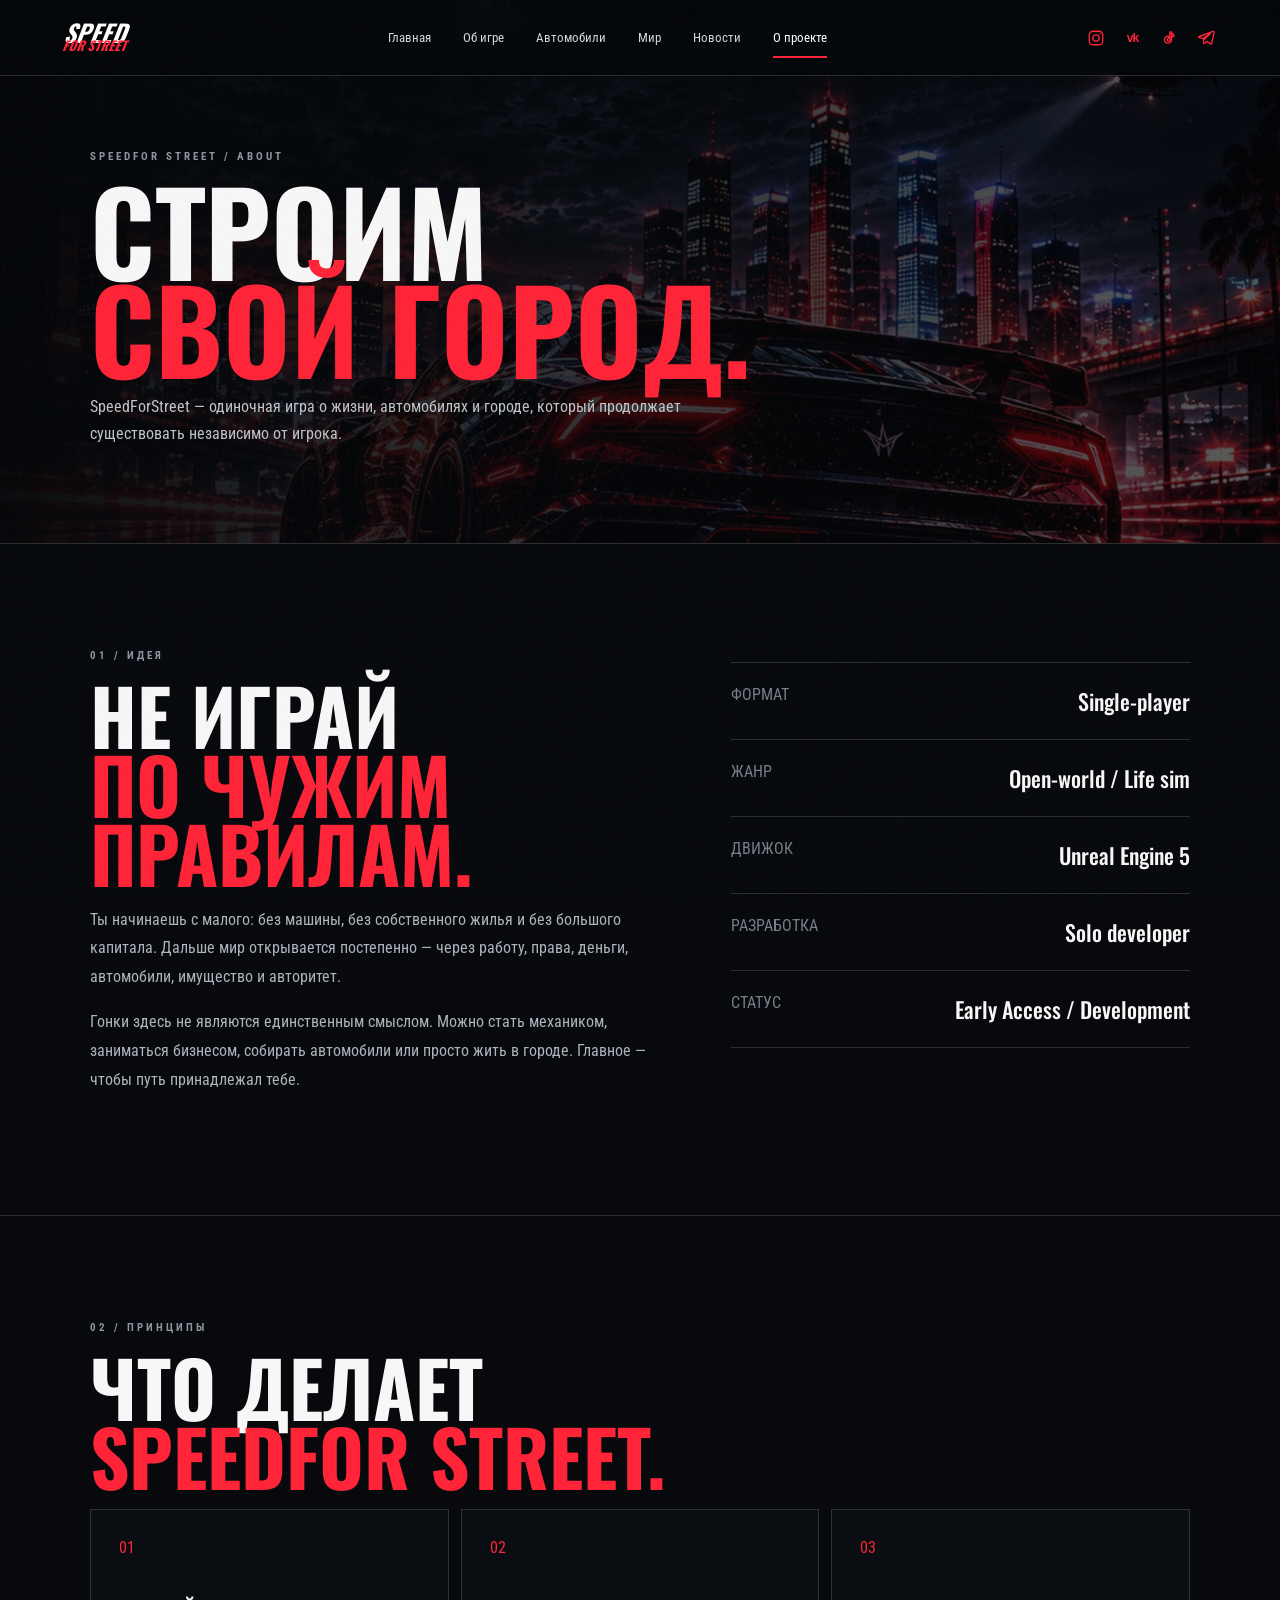
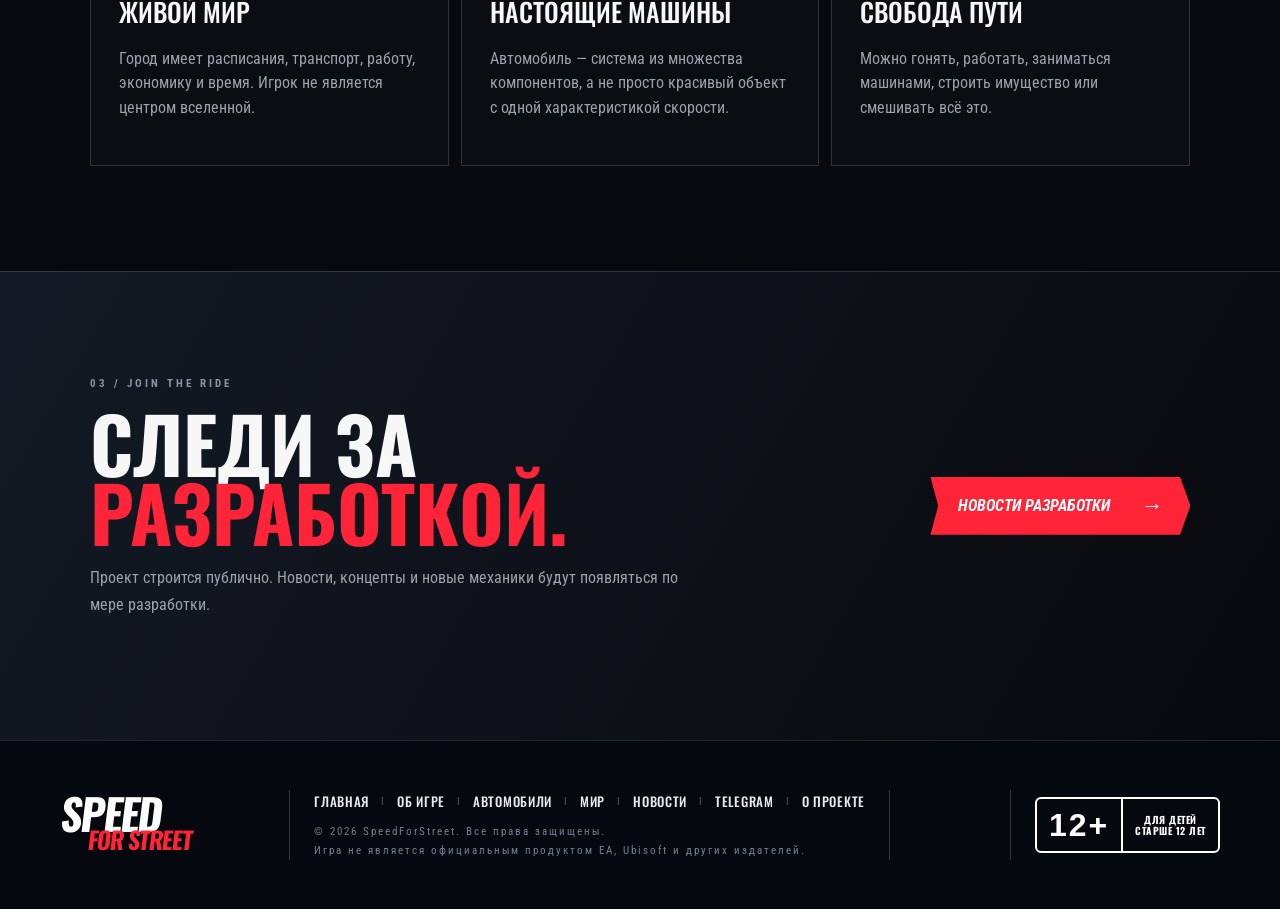
==== commit 50328db7: "Use original vector social media icons in footer" ====
--- a/about.html
+++ b/about.html
@@ -35,13 +35,11 @@
       </div>
     </div>
     <div class="footer-divider footer-social-divider"></div>
-    <div class="footer-socials" aria-label="Социальные сети">
-      <a href="https://instagram.com/speed_for_street" target="_blank" rel="noopener" aria-label="Instagram">◎</a>
-      <a href="https://vk.com/speedforstreet" target="_blank" rel="noopener" aria-label="VK">vk</a>
-      <a href="https://tiktok.com/@speedforstreet" target="_blank" rel="noopener" aria-label="TikTok">♪</a>
-      <a href="https://t.me/speedforstreet" target="_blank" rel="noopener" aria-label="Telegram">➤</a>
-      <a href="https://youtube.com/@speedforstreet" target="_blank" rel="noopener" aria-label="YouTube">▶</a>
-    </div>
+    <div class="footer-socials" aria-label="Социальные сети"><a href="https://instagram.com/speed_for_street" target="_blank" rel="noopener" aria-label="Instagram"><svg viewBox="0 0 24 24" aria-hidden="true"><rect x="3" y="3" width="18" height="18" rx="5"/><circle cx="12" cy="12" r="4"/><circle cx="17.5" cy="6.5" r="1"/></svg></a>
+<a href="https://vk.com/speedforstreet" target="_blank" rel="noopener" aria-label="VK"><svg viewBox="0 0 24 24" aria-hidden="true"><path d="M3.2 6.2h3.7c.2 0 .4.1.5.4.8 2.4 2.1 4.5 3.5 5.4V6.7c0-.3.2-.5.5-.5h3.1c.3 0 .5.2.5.5v3.1c1.5-.2 2.8-1.8 3.6-3.7.1-.2.3-.3.5-.3h3.2c.4 0 .6.4.5.7-.6 2.3-1.8 4.3-3.5 5.5 1.9.9 3.3 2.7 4 5.1.1.4-.2.8-.6.8h-3.6c-.2 0-.4-.1-.5-.4-.8-1.8-2-3.1-3.6-3.4v3.3c0 .3-.2.5-.5.5h-1.9c-4.7 0-8.7-3.7-10.2-10.9-.1-.4.2-.8.6-.8Z"/></svg></a>
+<a href="https://tiktok.com/@speedforstreet" target="_blank" rel="noopener" aria-label="TikTok"><svg viewBox="0 0 24 24" aria-hidden="true"><path d="M15.6 3h3.1c.2 1.7 1.2 3.2 2.8 4v3.2c-1.5 0-2.9-.5-4-1.3v6.8c0 4-3.2 6.8-6.9 6.8-3.6 0-6.3-2.5-6.3-5.8 0-3.6 3.1-6.1 6.7-6.1.4 0 .8 0 1.2.1v3.4c-.4-.1-.7-.2-1.1-.2-1.5 0-2.8 1-2.8 2.5 0 1.3 1.1 2.4 2.6 2.4 1.8 0 2.9-1.2 2.9-3.1V3h1.8Z"/></svg></a>
+<a href="https://t.me/speedforstreet" target="_blank" rel="noopener" aria-label="Telegram"><svg viewBox="0 0 24 24" aria-hidden="true"><path d="M21.7 4.2 18.6 19c-.2 1.1-.9 1.4-1.8.9l-5-3.7-2.4 2.3c-.3.3-.5.5-1 .5l.4-5.1 9.3-8.4c.4-.4-.1-.6-.6-.2L6 12.5 1 10.9c-1.1-.3-1.1-1.1.2-1.6L20.7 1.8c.9-.3 1.7.2 1 2.4Z"/></svg></a>
+<a href="https://youtube.com/@speedforstreet" target="_blank" rel="noopener" aria-label="YouTube"><svg viewBox="0 0 24 24" aria-hidden="true"><path d="M23.5 6.2a3 3 0 0 0-2.1-2.1C19.5 3.5 12 3.5 12 3.5s-7.5 0-9.4.6A3 3 0 0 0 .5 6.2 31 31 0 0 0 0 12a31 31 0 0 0 .5 5.8 3 3 0 0 0 2.1 2.1c1.9.6 9.4.6 9.4.6s7.5 0 9.4-.6a3 3 0 0 0 2.1-2.1A31 31 0 0 0 24 12a31 31 0 0 0-.5-5.8ZM9.6 15.7V8.3l6.2 3.7-6.2 3.7Z"/></svg></a></div>
     <div class="footer-divider footer-rating-divider"></div>
     <div class="footer-rating" aria-label="Возрастное ограничение 12+">
       <strong>12+</strong>
--- a/style.css
+++ b/style.css
@@ -200,3 +200,45 @@
   .news-modal-text h2{font-size:34px}
   .news-modal-description{font-size:15px;line-height:1.75}
 }
+
+/* Official SpeedForStreet footer */
+.site-footer{border-top:1px solid rgba(255,255,255,.12);background:#05090f;padding:34px 4.5vw}
+.footer-inner{max-width:1380px;margin:0 auto;display:flex;align-items:center;gap:24px;min-height:100px}
+.footer-logo{width:205px;flex:0 0 205px;text-decoration:none;transform:skew(-7deg);line-height:.72}
+.footer-logo span{display:block;color:#fff;font:700 43px/ .72 Oswald;letter-spacing:-2px}
+.footer-logo b{display:block;color:var(--red);font:700 24px/.9 Oswald;margin-left:30px;letter-spacing:-1px}
+.footer-divider{width:1px;height:70px;background:rgba(255,255,255,.18);flex:0 0 1px}
+.footer-info{flex:1;min-width:0}
+.footer-nav{display:flex;align-items:center;flex-wrap:wrap;gap:12px;color:#fff}
+.footer-nav a{font:500 13px Oswald;letter-spacing:.7px;color:#e7e9ed;text-decoration:none;white-space:nowrap}
+.footer-nav a:hover{color:var(--red)}
+.footer-nav i{font-style:normal;color:#69717c}
+.footer-legal{display:flex;flex-direction:column;gap:4px;margin-top:14px;color:#718093;font-size:11px;line-height:1.35}
+.footer-socials{display:flex;align-items:center;gap:18px;white-space:nowrap}
+.footer-socials a{color:var(--red);font:700 21px/1 Arial;text-decoration:none;transition:.2s}
+.footer-socials a:hover{color:#fff;transform:translateY(-2px)}
+.footer-socials a[aria-label="VK"]{font-size:18px}
+.footer-rating{height:56px;border:2px solid #fff;border-radius:6px;display:flex;align-items:center;color:#fff;overflow:hidden;flex:0 0 auto}
+.footer-rating strong{font:700 32px/1 Arial;padding:0 12px;border-right:2px solid #fff;height:100%;display:flex;align-items:center}
+.footer-rating span{font:700 10px/1.1 Oswald;letter-spacing:.5px;text-align:center;padding:0 12px}
+@media(max-width:1050px){
+  .footer-inner{flex-wrap:wrap}
+  .footer-info{order:2;flex-basis:calc(100% - 250px)}
+  .footer-social-divider{display:none}
+  .footer-socials{order:3;margin-left:auto}
+  .footer-rating-divider{order:4}
+  .footer-rating{order:5}
+}
+@media(max-width:700px){
+  .site-footer{padding:28px 20px}
+  .footer-inner{display:grid;grid-template-columns:1fr;gap:20px}
+  .footer-logo{width:180px}
+  .footer-divider{display:none}
+  .footer-info{order:2}
+  .footer-nav{gap:8px 10px}
+  .footer-nav i{display:none}
+  .footer-nav a{font-size:12px}
+  .footer-legal{font-size:10px}
+  .footer-socials{order:3;margin:0}
+  .footer-rating{order:4;justify-self:start}
+}
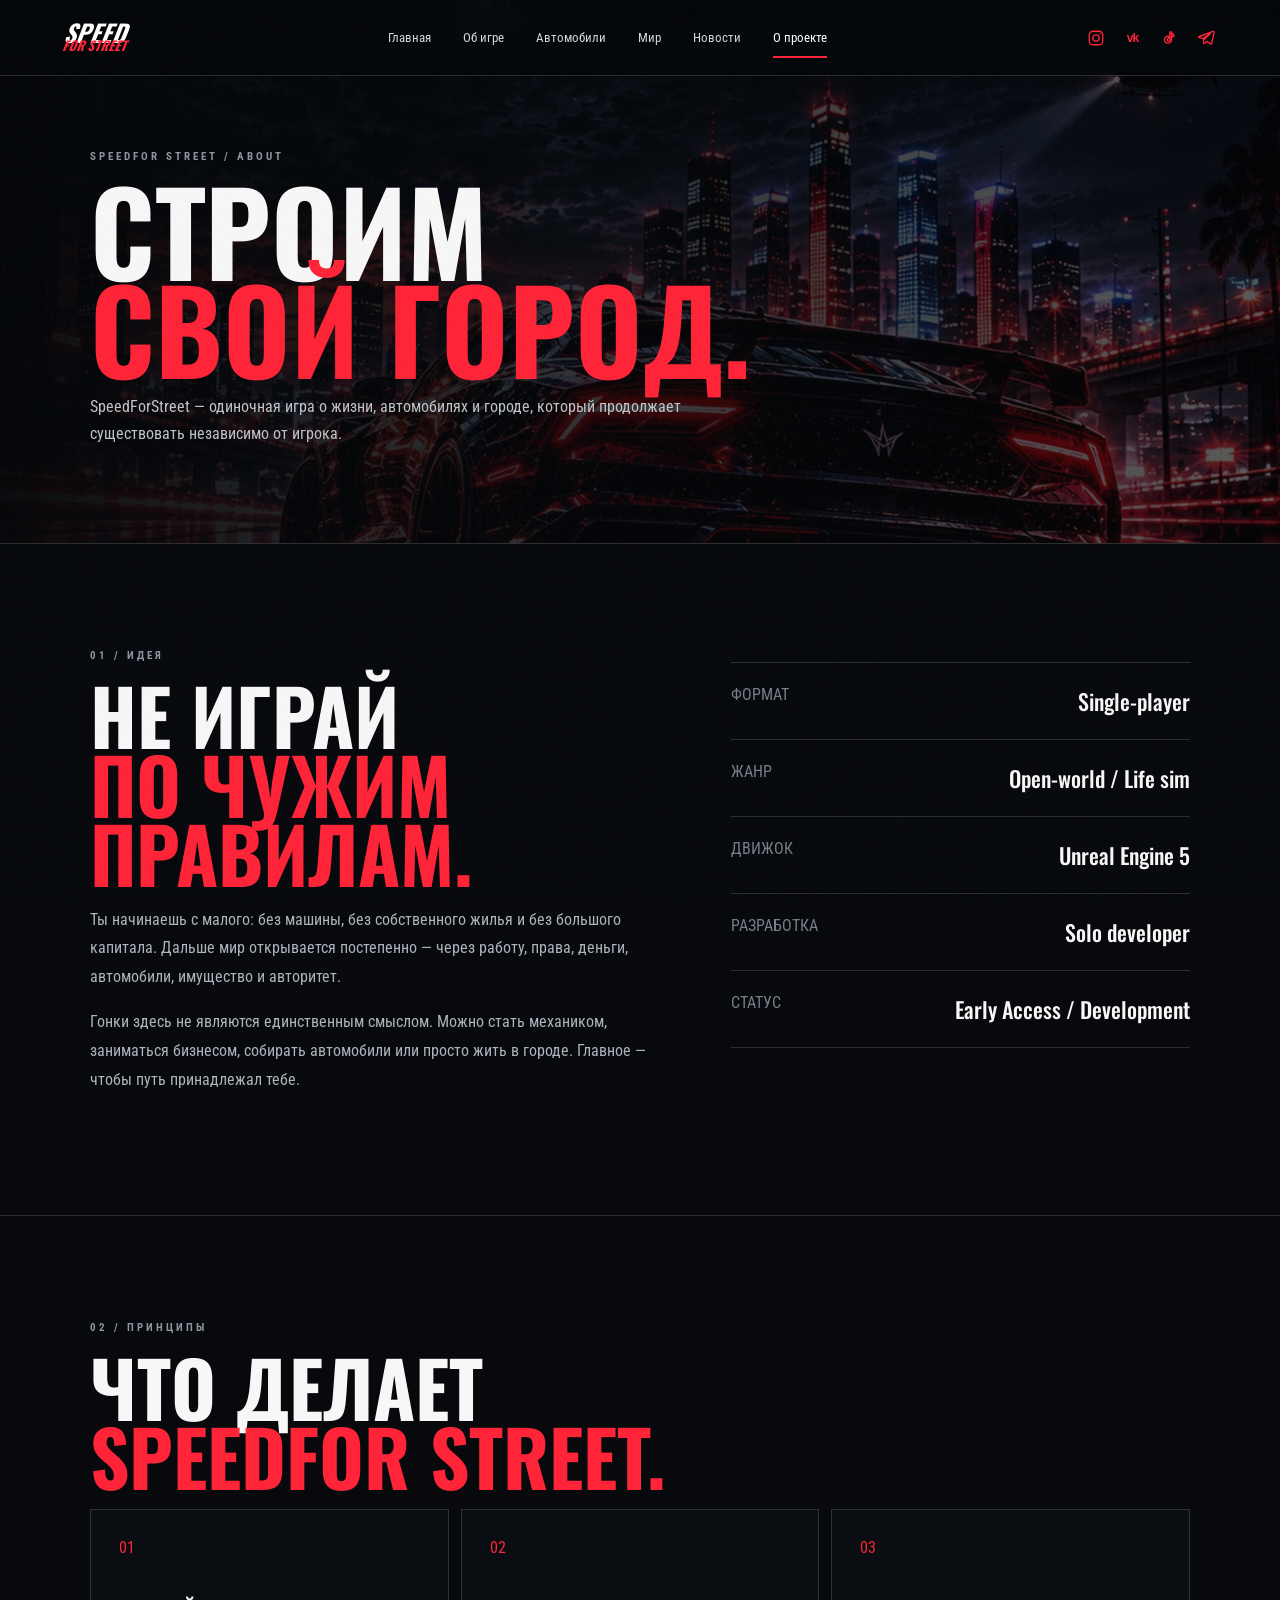
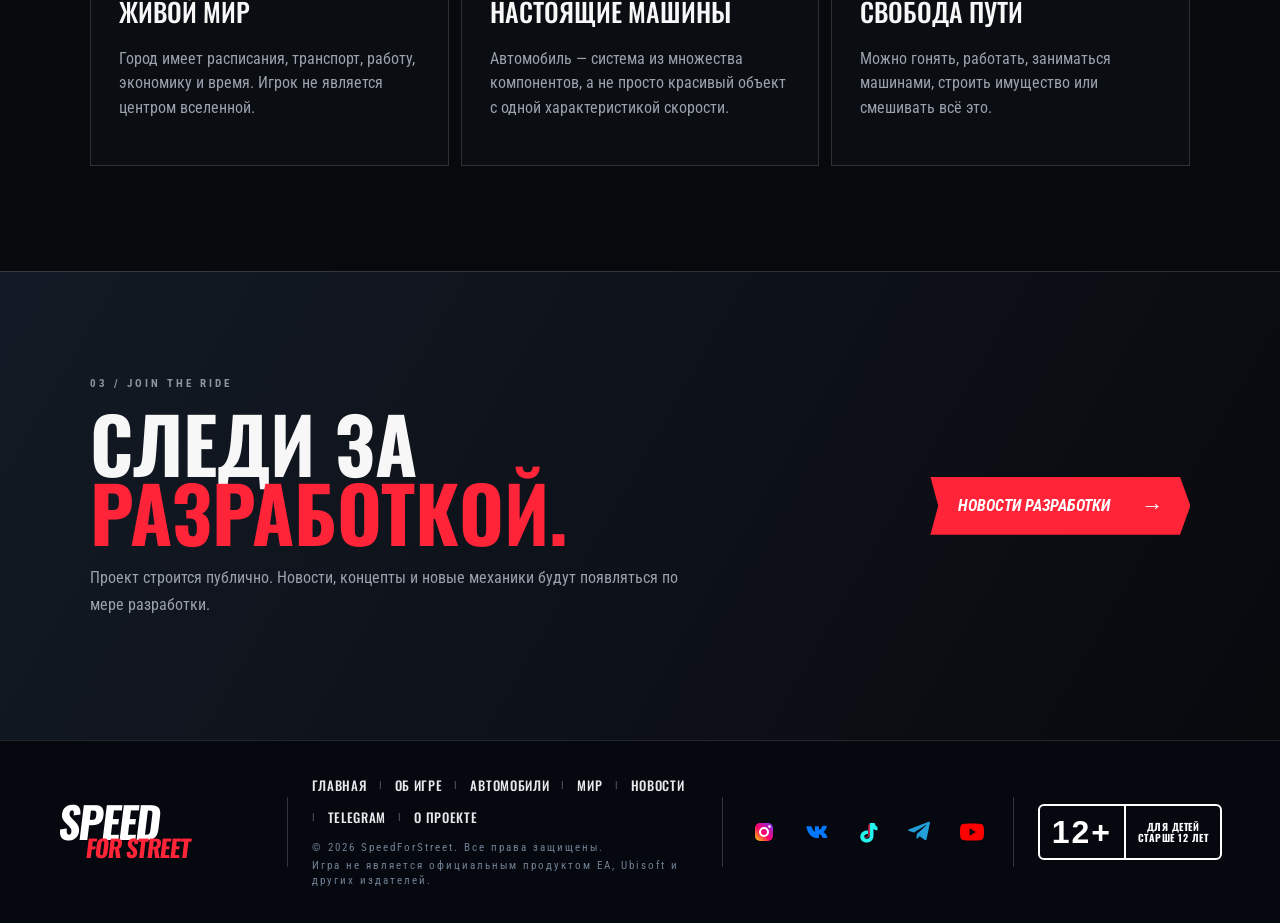
==== commit f3d6fbe8: "Add authentic brand colors to social icons" ====
--- a/about.html
+++ b/about.html
@@ -35,11 +35,11 @@
       </div>
     </div>
     <div class="footer-divider footer-social-divider"></div>
-    <div class="footer-socials" aria-label="Социальные сети"><a href="https://instagram.com/speed_for_street" target="_blank" rel="noopener" aria-label="Instagram"><svg viewBox="0 0 24 24" aria-hidden="true"><rect x="3" y="3" width="18" height="18" rx="5"/><circle cx="12" cy="12" r="4"/><circle cx="17.5" cy="6.5" r="1"/></svg></a>
-<a href="https://vk.com/speedforstreet" target="_blank" rel="noopener" aria-label="VK"><svg viewBox="0 0 24 24" aria-hidden="true"><path d="M3.2 6.2h3.7c.2 0 .4.1.5.4.8 2.4 2.1 4.5 3.5 5.4V6.7c0-.3.2-.5.5-.5h3.1c.3 0 .5.2.5.5v3.1c1.5-.2 2.8-1.8 3.6-3.7.1-.2.3-.3.5-.3h3.2c.4 0 .6.4.5.7-.6 2.3-1.8 4.3-3.5 5.5 1.9.9 3.3 2.7 4 5.1.1.4-.2.8-.6.8h-3.6c-.2 0-.4-.1-.5-.4-.8-1.8-2-3.1-3.6-3.4v3.3c0 .3-.2.5-.5.5h-1.9c-4.7 0-8.7-3.7-10.2-10.9-.1-.4.2-.8.6-.8Z"/></svg></a>
-<a href="https://tiktok.com/@speedforstreet" target="_blank" rel="noopener" aria-label="TikTok"><svg viewBox="0 0 24 24" aria-hidden="true"><path d="M15.6 3h3.1c.2 1.7 1.2 3.2 2.8 4v3.2c-1.5 0-2.9-.5-4-1.3v6.8c0 4-3.2 6.8-6.9 6.8-3.6 0-6.3-2.5-6.3-5.8 0-3.6 3.1-6.1 6.7-6.1.4 0 .8 0 1.2.1v3.4c-.4-.1-.7-.2-1.1-.2-1.5 0-2.8 1-2.8 2.5 0 1.3 1.1 2.4 2.6 2.4 1.8 0 2.9-1.2 2.9-3.1V3h1.8Z"/></svg></a>
-<a href="https://t.me/speedforstreet" target="_blank" rel="noopener" aria-label="Telegram"><svg viewBox="0 0 24 24" aria-hidden="true"><path d="M21.7 4.2 18.6 19c-.2 1.1-.9 1.4-1.8.9l-5-3.7-2.4 2.3c-.3.3-.5.5-1 .5l.4-5.1 9.3-8.4c.4-.4-.1-.6-.6-.2L6 12.5 1 10.9c-1.1-.3-1.1-1.1.2-1.6L20.7 1.8c.9-.3 1.7.2 1 2.4Z"/></svg></a>
-<a href="https://youtube.com/@speedforstreet" target="_blank" rel="noopener" aria-label="YouTube"><svg viewBox="0 0 24 24" aria-hidden="true"><path d="M23.5 6.2a3 3 0 0 0-2.1-2.1C19.5 3.5 12 3.5 12 3.5s-7.5 0-9.4.6A3 3 0 0 0 .5 6.2 31 31 0 0 0 0 12a31 31 0 0 0 .5 5.8 3 3 0 0 0 2.1 2.1c1.9.6 9.4.6 9.4.6s7.5 0 9.4-.6a3 3 0 0 0 2.1-2.1A31 31 0 0 0 24 12a31 31 0 0 0-.5-5.8ZM9.6 15.7V8.3l6.2 3.7-6.2 3.7Z"/></svg></a></div>
+    <div class="footer-socials" aria-label="Социальные сети"><a href="https://instagram.com/speed_for_street" target="_blank" rel="noopener" aria-label="Instagram"><svg viewBox="0 0 24 24" aria-hidden="true"><defs><linearGradient id="igGrad" x1="0" y1="1" x2="1" y2="0"><stop offset="0" stop-color="#FFD600"/><stop offset=".45" stop-color="#FF0069"/><stop offset="1" stop-color="#7638FA"/></linearGradient></defs><rect x="3" y="3" width="18" height="18" rx="5" fill="url(#igGrad)"/><circle cx="12" cy="12" r="4" fill="none" stroke="#fff" stroke-width="2"/><circle cx="17.5" cy="6.5" r="1.2" fill="#fff"/></svg></a>
+<a href="https://vk.com/speedforstreet" target="_blank" rel="noopener" aria-label="VK"><svg viewBox="0 0 24 24" aria-hidden="true"><path fill="#0077FF" d="M3.2 6.2h3.7c.2 0 .4.1.5.4.8 2.4 2.1 4.5 3.5 5.4V6.7c0-.3.2-.5.5-.5h3.1c.3 0 .5.2.5.5v3.1c1.5-.2 2.8-1.8 3.6-3.7.1-.2.3-.3.5-.3h3.2c.4 0 .6.4.5.7-.6 2.3-1.8 4.3-3.5 5.5 1.9.9 3.3 2.7 4 5.1.1.4-.2.8-.6.8h-3.6c-.2 0-.4-.1-.5-.4-.8-1.8-2-3.1-3.6-3.4v3.3c0 .3-.2.5-.5.5h-1.9c-4.7 0-8.7-3.7-10.2-10.9-.1-.4.2-.8.6-.8Z"/></svg></a>
+<a href="https://tiktok.com/@speedforstreet" target="_blank" rel="noopener" aria-label="TikTok"><svg viewBox="0 0 24 24" aria-hidden="true"><path fill="#25F4EE" d="M15.6 3h3.1c.2 1.7 1.2 3.2 2.8 4v3.2c-1.5 0-2.9-.5-4-1.3v6.8c0 4-3.2 6.8-6.9 6.8-3.6 0-6.3-2.5-6.3-5.8 0-3.6 3.1-6.1 6.7-6.1.4 0 .8 0 1.2.1v3.4c-.4-.1-.7-.2-1.1-.2-1.5 0-2.8 1-2.8 2.5 0 1.3 1.1 2.4 2.6 2.4 1.8 0 2.9-1.2 2.9-3.1V3h1.8Z"/><path fill="#FE2C55" opacity=".8" d="M14 4.5v8.4c0 2.8-1.5 4.8-4.1 4.8-1.1 0-2-.4-2.7-1.1.7.3 1.4.5 2.2.5 1.8 0 2.9-1.2 2.9-3.1V4.5H14Z"/></svg></a>
+<a href="https://t.me/speedforstreet" target="_blank" rel="noopener" aria-label="Telegram"><svg viewBox="0 0 24 24" aria-hidden="true"><path fill="#229ED9" d="M21.7 4.2 18.6 19c-.2 1.1-.9 1.4-1.8.9l-5-3.7-2.4 2.3c-.3.3-.5.5-1 .5l.4-5.1 9.3-8.4c.4-.4-.1-.6-.6-.2L6 12.5 1 10.9c-1.1-.3-1.1-1.1.2-1.6L20.7 1.8c.9-.3 1.7.2 1 2.4Z"/></svg></a>
+<a href="https://youtube.com/@speedforstreet" target="_blank" rel="noopener" aria-label="YouTube"><svg viewBox="0 0 24 24" aria-hidden="true"><path fill="#FF0000" d="M23.5 6.2a3 3 0 0 0-2.1-2.1C19.5 3.5 12 3.5 12 3.5s-7.5 0-9.4.6A3 3 0 0 0 .5 6.2 31 31 0 0 0 0 12a31 31 0 0 0 .5 5.8 3 3 0 0 0 2.1 2.1c1.9.6 9.4.6 9.4.6s7.5 0 9.4-.6a3 3 0 0 0 2.1-2.1A31 31 0 0 0 24 12a31 31 0 0 0-.5-5.8ZM9.6 15.7V8.3l6.2 3.7-6.2 3.7Z"/></svg></a></div>
     <div class="footer-divider footer-rating-divider"></div>
     <div class="footer-rating" aria-label="Возрастное ограничение 12+">
       <strong>12+</strong>
--- a/style.css
+++ b/style.css
@@ -215,9 +215,9 @@
 .footer-nav i{font-style:normal;color:#69717c}
 .footer-legal{display:flex;flex-direction:column;gap:4px;margin-top:14px;color:#718093;font-size:11px;line-height:1.35}
 .footer-socials{display:flex;align-items:center;gap:18px;white-space:nowrap}
-.footer-socials a{color:var(--red);font:700 21px/1 Arial;text-decoration:none;transition:.2s}
+.footer-socials a{color:#fff;text-decoration:none;display:flex;align-items:center;justify-content:center;width:34px;height:34px;transition:.2s}.footer-socials a svg{width:24px;height:24px;fill:currentColor;display:block}
 .footer-socials a:hover{color:#fff;transform:translateY(-2px)}
-.footer-socials a[aria-label="VK"]{font-size:18px}
+
 .footer-rating{height:56px;border:2px solid #fff;border-radius:6px;display:flex;align-items:center;color:#fff;overflow:hidden;flex:0 0 auto}
 .footer-rating strong{font:700 32px/1 Arial;padding:0 12px;border-right:2px solid #fff;height:100%;display:flex;align-items:center}
 .footer-rating span{font:700 10px/1.1 Oswald;letter-spacing:.5px;text-align:center;padding:0 12px}
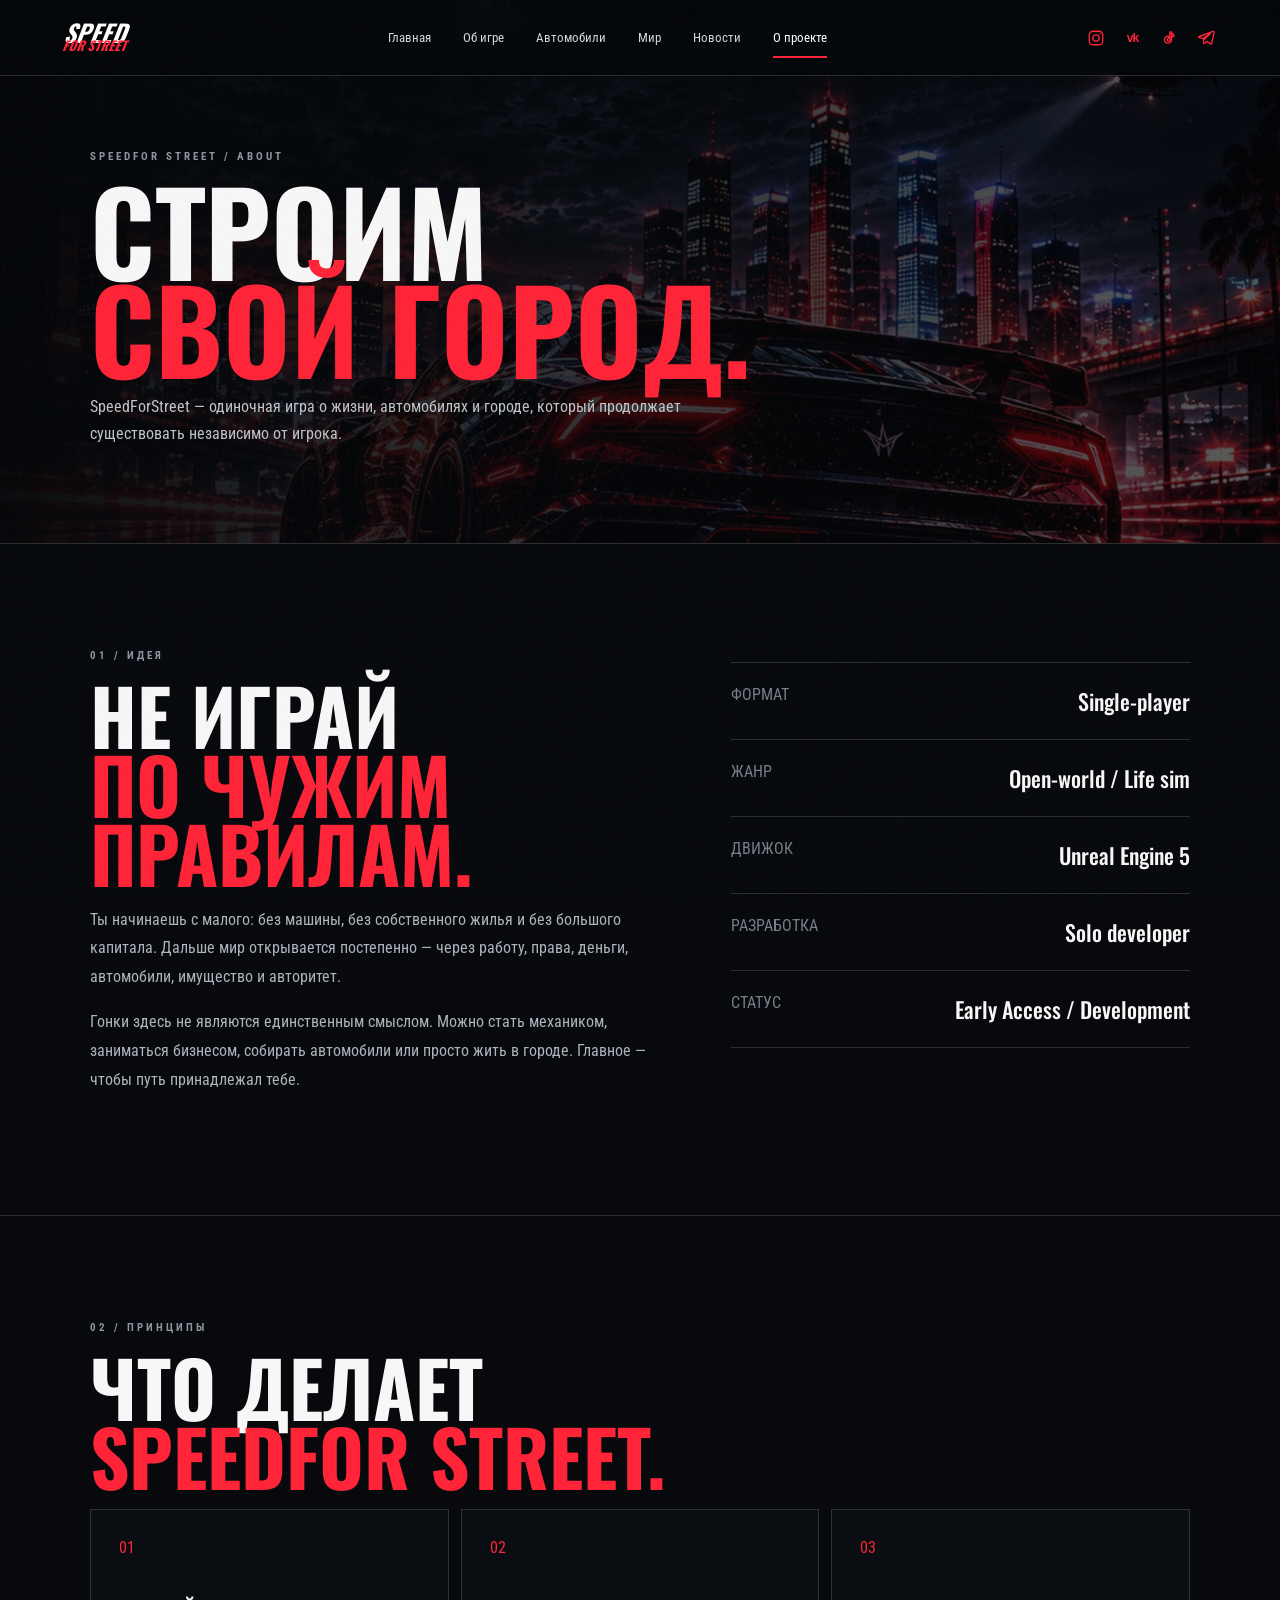
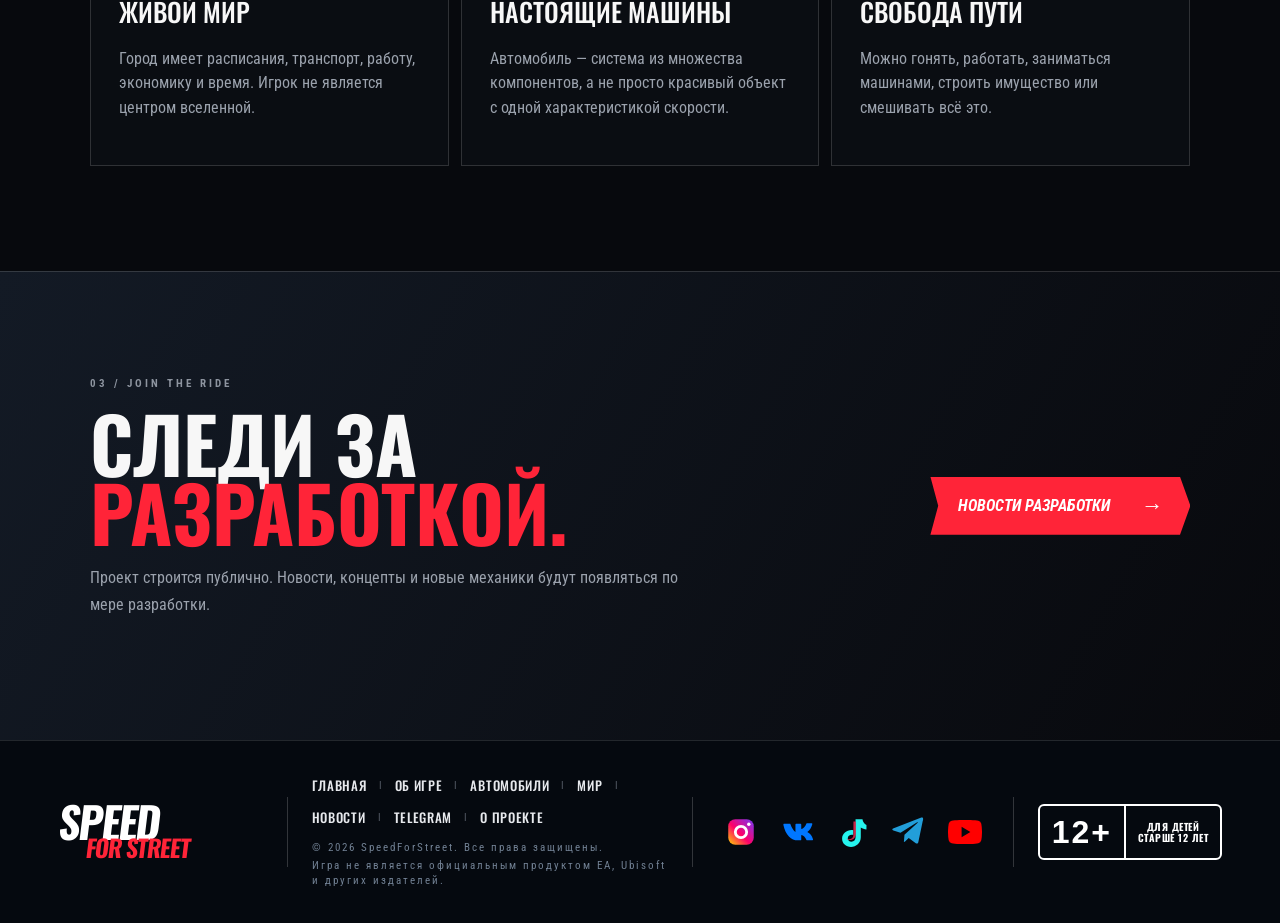
==== commit 0338a5c6: "Add SpeedForStreet crown favicon" ====
--- a/about.html
+++ b/about.html
@@ -1,5 +1,6 @@
 <!doctype html>
-<html lang="ru"><head><meta charset="utf-8"><meta name="viewport" content="width=device-width,initial-scale=1"><meta name="theme-color" content="#07090d"><meta name="description" content="SpeedForStreet — о проекте."><title>SpeedForStreet — О проекте</title><link rel="stylesheet" href="style.css"></head><body>
+<html lang="ru"><head><meta charset="utf-8"><meta name="viewport" content="width=device-width,initial-scale=1"><meta name="theme-color" content="#07090d"><meta name="description" content="SpeedForStreet — о проекте."><title>SpeedForStreet — О проекте</title>
+<link rel="icon" type="image/svg+xml" href="data:image/svg+xml,%3Csvg xmlns='http://www.w3.org/2000/svg' viewBox='0 0 64 64'%3E%3Crect width='64' height='64' rx='14' fill='%2305070a'/%3E%3Ccircle cx='32' cy='32' r='27' fill='none' stroke='%23ff2438' stroke-width='3'/%3E%3Cpath d='M18 25 L25 12 L32 20 L39 12 L46 25 L40 23 L32 29 L24 23 Z' fill='%23ff2438'/%3E%3Cpath d='M17 40 C22 32 27 30 35 32 C40 33 45 31 49 28 L46 42 C39 45 31 46 23 44 Z' fill='%23fff'/%3E%3Cpath d='M22 39 C27 35 32 35 38 37' fill='none' stroke='%2305070a' stroke-width='3'/%3E%3C/svg%3E"><link rel="stylesheet" href="style.css"></head><body>
 <div class="noise" aria-hidden="true"></div>
 <header class="site-header">
   <a class="logo" href="index.html#top" aria-label="SpeedForStreet"><span>SPEED</span><b>FOR STREET</b></a>
--- a/style.css
+++ b/style.css
@@ -214,8 +214,8 @@
 .footer-nav a:hover{color:var(--red)}
 .footer-nav i{font-style:normal;color:#69717c}
 .footer-legal{display:flex;flex-direction:column;gap:4px;margin-top:14px;color:#718093;font-size:11px;line-height:1.35}
-.footer-socials{display:flex;align-items:center;gap:18px;white-space:nowrap}
-.footer-socials a{color:#fff;text-decoration:none;display:flex;align-items:center;justify-content:center;width:34px;height:34px;transition:.2s}.footer-socials a svg{width:24px;height:24px;fill:currentColor;display:block}
+.footer-socials{display:flex;align-items:center;gap:8px;white-space:nowrap}
+.footer-socials a{color:#fff;text-decoration:none;display:flex;align-items:center;justify-content:center;width:48px;height:48px;transition:.2s}.footer-socials a svg{width:34px;height:34px;fill:currentColor;display:block}
 .footer-socials a:hover{color:#fff;transform:translateY(-2px)}
 
 .footer-rating{height:56px;border:2px solid #fff;border-radius:6px;display:flex;align-items:center;color:#fff;overflow:hidden;flex:0 0 auto}
@@ -242,3 +242,5 @@
   .footer-socials{order:3;margin:0}
   .footer-rating{order:4;justify-self:start}
 }
+
+
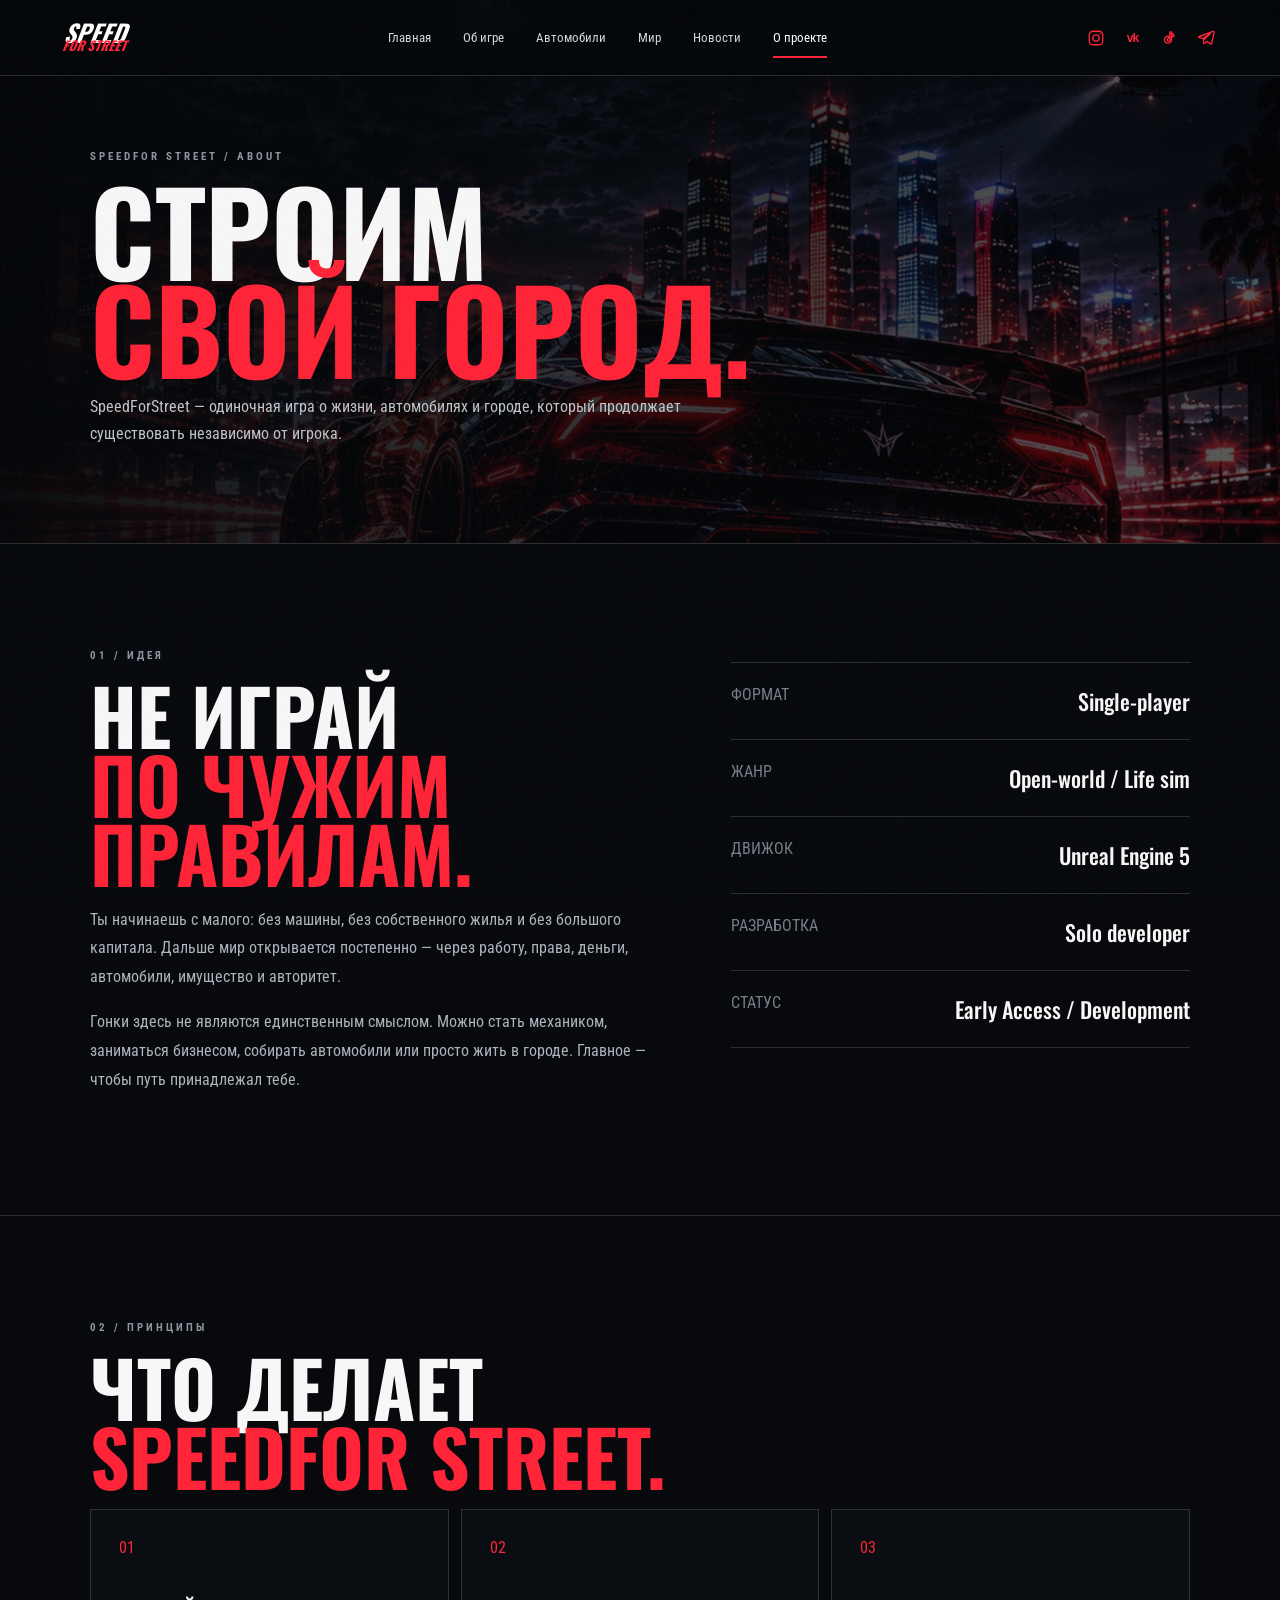
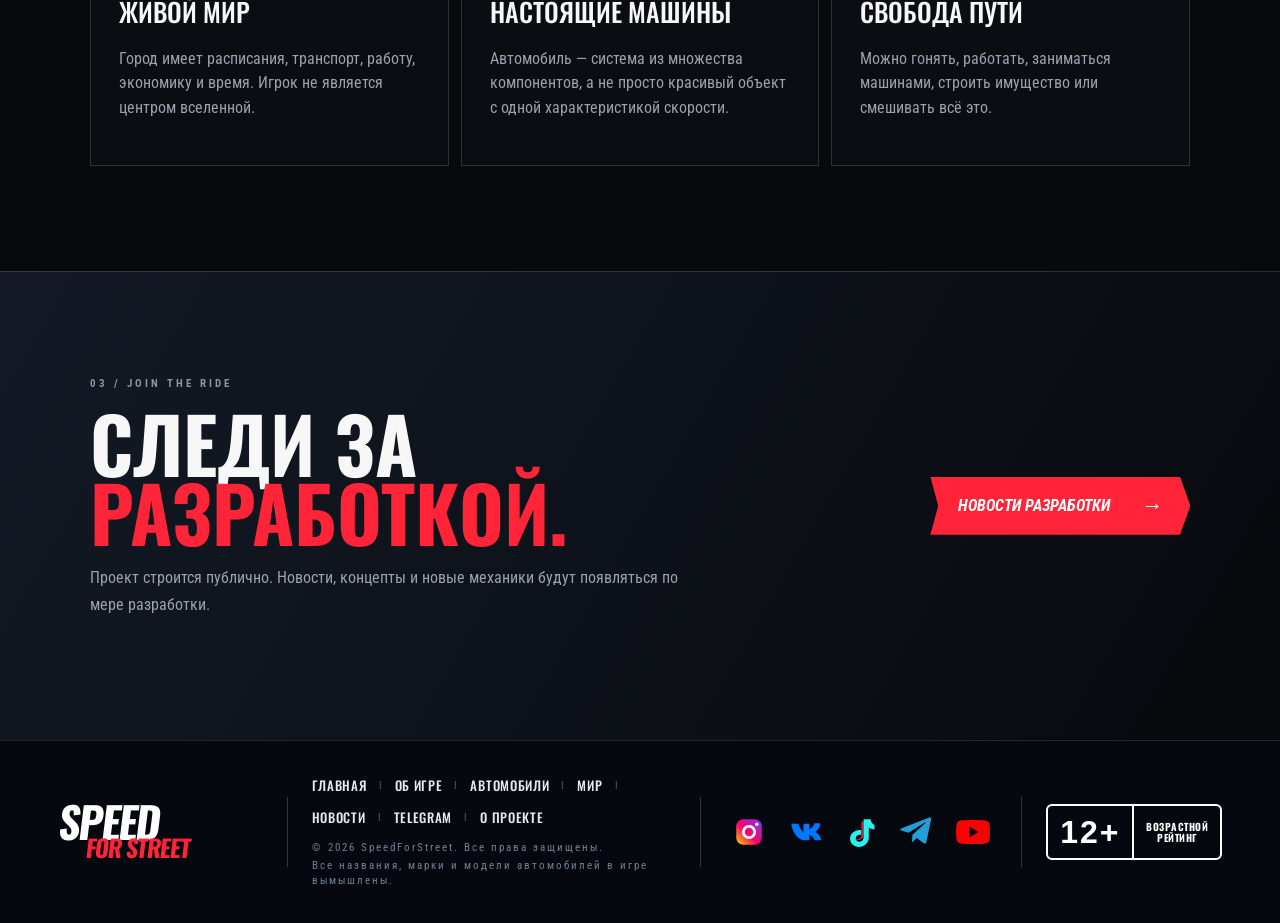
==== commit c290e222: "Add social preview metadata and clarify footer labels" ====
--- a/about.html
+++ b/about.html
@@ -1,5 +1,13 @@
 <!doctype html>
-<html lang="ru"><head><meta charset="utf-8"><meta name="viewport" content="width=device-width,initial-scale=1"><meta name="theme-color" content="#07090d"><meta name="description" content="SpeedForStreet — о проекте."><title>SpeedForStreet — О проекте</title>
+<html lang="ru"><head><meta charset="utf-8"><meta name="viewport" content="width=device-width,initial-scale=1"><meta name="theme-color" content="#07090d"><meta name="description" content="SpeedForStreet — о проекте.">
+<meta property="og:type" content="website">
+<meta property="og:site_name" content="SpeedForStreet">
+<meta property="og:title" content="SpeedForStreet — О проекте">
+<meta property="og:description" content="История, идея и разработка одиночного open-world симулятора SpeedForStreet.">
+<meta property="og:url" content="https://speedforstreet.github.io/about.html">
+<meta property="og:image" content="https://speedforstreet.github.io/assets/hero-clean.jpg">
+<meta property="og:image:alt" content="Концептуальный визуал SpeedForStreet">
+<meta name="twitter:card" content="summary_large_image"><title>SpeedForStreet — О проекте</title>
 <link rel="icon" type="image/svg+xml" href="data:image/svg+xml,%3Csvg xmlns='http://www.w3.org/2000/svg' viewBox='0 0 64 64'%3E%3Crect width='64' height='64' rx='14' fill='%2305070a'/%3E%3Ccircle cx='32' cy='32' r='27' fill='none' stroke='%23ff2438' stroke-width='3'/%3E%3Cpath d='M18 25 L25 12 L32 20 L39 12 L46 25 L40 23 L32 29 L24 23 Z' fill='%23ff2438'/%3E%3Cpath d='M17 40 C22 32 27 30 35 32 C40 33 45 31 49 28 L46 42 C39 45 31 46 23 44 Z' fill='%23fff'/%3E%3Cpath d='M22 39 C27 35 32 35 38 37' fill='none' stroke='%2305070a' stroke-width='3'/%3E%3C/svg%3E"><link rel="stylesheet" href="style.css"></head><body>
 <div class="noise" aria-hidden="true"></div>
 <header class="site-header">
@@ -32,7 +40,7 @@
       </nav>
       <div class="footer-legal">
         <span>© 2026 SpeedForStreet. Все права защищены.</span>
-        <span>Игра не является официальным продуктом EA, Ubisoft и других издателей.</span>
+        <span>Все названия, марки и модели автомобилей в игре вымышлены.</span>
       </div>
     </div>
     <div class="footer-divider footer-social-divider"></div>
@@ -42,9 +50,9 @@
 <a href="https://t.me/speedforstreet" target="_blank" rel="noopener" aria-label="Telegram"><svg viewBox="0 0 24 24" aria-hidden="true"><path fill="#229ED9" d="M21.7 4.2 18.6 19c-.2 1.1-.9 1.4-1.8.9l-5-3.7-2.4 2.3c-.3.3-.5.5-1 .5l.4-5.1 9.3-8.4c.4-.4-.1-.6-.6-.2L6 12.5 1 10.9c-1.1-.3-1.1-1.1.2-1.6L20.7 1.8c.9-.3 1.7.2 1 2.4Z"/></svg></a>
 <a href="https://youtube.com/@speedforstreet" target="_blank" rel="noopener" aria-label="YouTube"><svg viewBox="0 0 24 24" aria-hidden="true"><path fill="#FF0000" d="M23.5 6.2a3 3 0 0 0-2.1-2.1C19.5 3.5 12 3.5 12 3.5s-7.5 0-9.4.6A3 3 0 0 0 .5 6.2 31 31 0 0 0 0 12a31 31 0 0 0 .5 5.8 3 3 0 0 0 2.1 2.1c1.9.6 9.4.6 9.4.6s7.5 0 9.4-.6a3 3 0 0 0 2.1-2.1A31 31 0 0 0 24 12a31 31 0 0 0-.5-5.8ZM9.6 15.7V8.3l6.2 3.7-6.2 3.7Z"/></svg></a></div>
     <div class="footer-divider footer-rating-divider"></div>
-    <div class="footer-rating" aria-label="Возрастное ограничение 12+">
+    <div class="footer-rating" aria-label="Возрастной рейтинг 12+">
       <strong>12+</strong>
-      <span>ДЛЯ ДЕТЕЙ<br>СТАРШЕ 12 ЛЕТ</span>
+      <span>ВОЗРАСТНОЙ<br>РЕЙТИНГ</span>
     </div>
   </div>
 </footer><script src="script.js"></script></body></html>
--- a/style.css
+++ b/style.css
@@ -244,3 +244,295 @@
 }
 
 
+
+
+/* Manufacturer cards and brand profile modal */
+.manufacturer-card-brand{height:105px;display:flex;align-items:center;justify-content:center;padding:18px;background:radial-gradient(circle at 50% 55%,rgba(255,36,56,.10),transparent 65%);border-bottom:1px solid var(--line)}
+.manufacturer-card-brand img{width:min(240px,90%);height:100%;object-fit:contain}
+.manufacturer-card .car-image{height:220px}
+.manufacturer-modal{overflow-y:auto;align-items:flex-start;padding:28px 18px}
+.manufacturer-modal-box{width:min(1100px,96vw);max-height:none;display:grid;grid-template-columns:.8fr 1.2fr;align-items:stretch}
+.manufacturer-modal-box .modal-img{min-height:480px;position:sticky;top:0;align-self:start}
+.manufacturer-modal-box .modal-text{padding:38px 36px}
+.manufacturer-modal-box .modal-text h2{font-size:44px}
+.manufacturer-extra{margin-top:35px}
+.manufacturer-detail-section{border-top:1px solid var(--line);padding-top:22px;margin-top:26px}
+.manufacturer-detail-section h3{font:600 24px Oswald;margin:0 0 18px;color:#fff}
+.manufacturer-history{border-left:2px solid var(--red);padding-left:18px}
+.manufacturer-history article{display:grid;grid-template-columns:65px 1fr;gap:12px;margin:0 0 22px}
+.manufacturer-history article>b{color:var(--red);font:700 18px Oswald}
+.manufacturer-history strong,.manufacturer-subgrid strong{color:#fff}
+.manufacturer-history p,.manufacturer-subgrid p,.manufacturer-models p{margin:5px 0 0;color:var(--muted);line-height:1.55}
+.manufacturer-subgrid{display:grid;grid-template-columns:1fr 1fr;gap:12px}
+.manufacturer-subgrid article,.manufacturer-models article{padding:15px;background:#10141b;border:1px solid var(--line)}
+.manufacturer-models{display:grid;grid-template-columns:1fr 1fr;gap:12px}
+.manufacturer-models small{color:var(--red);font-size:10px;letter-spacing:1px}
+.manufacturer-models h4{font:600 23px Oswald;margin:5px 0}
+.manufacturer-models article>b{font-size:12px;color:#e5e7eb}
+body.modal-open{overflow:hidden}
+@media(max-width:800px){.manufacturer-modal-box{grid-template-columns:1fr}.manufacturer-modal-box .modal-img{position:relative;min-height:260px}.manufacturer-modal-box .modal-text{padding:28px 22px}.manufacturer-subgrid,.manufacturer-models{grid-template-columns:1fr}.manufacturer-modal-box .modal-text h2{font-size:36px}}
+
+/* Brand profile: use the company logo as the left visual */
+.manufacturer-logo-panel{background-color:#080a0e;background-image:url("assets/varex-logo.svg");background-repeat:no-repeat;background-position:center;background-size:min(76%,420px);min-height:100%;position:relative}
+.manufacturer-logo-panel:after{content:attr(data-brand-caption);position:absolute;left:24px;right:24px;bottom:26px;text-align:center;color:#aeb3bb;font-size:10px;letter-spacing:3px}
+.manufacturer-modal-box .modal-text{max-height:88vh;overflow-y:auto}
+.manufacturer-modal{overflow-y:auto}
+@media(max-width:800px){.manufacturer-logo-panel{min-height:250px;background-size:min(65%,300px)}.manufacturer-logo-panel:after{bottom:14px;font-size:8px}}
+
+.manufacturer-lineup-board{display:block;width:100%;height:auto;margin:0 0 20px;border:1px solid var(--line);background:#080a0e}
+
+/* Click-to-zoom for manufacturer lineup boards */
+.manufacturer-lineup-board{cursor:zoom-in;transition:filter .18s ease, border-color .18s ease}
+.manufacturer-lineup-board:hover,.manufacturer-lineup-board:focus-visible{filter:brightness(1.08);border-color:var(--red);outline:none}
+.lineup-lightbox{position:fixed;inset:0;z-index:100000;background:rgba(0,0,0,.94);display:flex;align-items:center;justify-content:center;padding:54px 20px 48px;cursor:zoom-out}
+.lineup-lightbox img{display:block;max-width:96vw;max-height:88vh;width:auto;height:auto;object-fit:contain;border:1px solid #343943;box-shadow:0 16px 70px rgba(0,0,0,.55);cursor:default}
+.lineup-lightbox-close{position:absolute;top:14px;right:20px;width:48px;height:48px;border:1px solid #646a74;border-radius:50%;background:#11151b;color:#fff;font-size:34px;line-height:1;cursor:pointer}
+.lineup-lightbox-hint{position:absolute;bottom:16px;left:12px;right:12px;text-align:center;color:#b8bec8;font-size:12px;letter-spacing:.5px}
+@media(max-width:600px){.lineup-lightbox{padding:58px 8px 48px}.lineup-lightbox img{max-width:98vw;max-height:84vh}.lineup-lightbox-close{top:8px;right:10px}}
+
+
+/* Centered cover-only manufacturer carousel */
+.manufacturer-carousel{display:grid;grid-template-columns:44px minmax(0,1fr) 44px;align-items:center;gap:16px;margin-top:34px}
+.manufacturer-viewport{min-width:0;overflow:hidden;position:relative;padding:20px 0}
+.manufacturer-carousel .gallery-grid{display:block;position:relative;height:clamp(250px,35vw,440px);margin:0}
+.manufacturer-carousel .manufacturer-card{position:absolute;top:50%;left:50%;width:min(68%,760px);height:100%;padding:0;border:1px solid rgba(255,255,255,.14);background:#080b10;transform:translate(-50%,-50%) scale(.82);opacity:0;pointer-events:none;transition:transform .45s ease,opacity .45s ease,filter .45s ease;overflow:hidden}
+.manufacturer-carousel .manufacturer-card[hidden]{display:none}
+.manufacturer-carousel .manufacturer-card .car-image{height:100%;width:100%;background:#080b10}
+.manufacturer-carousel .manufacturer-card .car-image img{width:100%;height:100%;object-fit:cover;object-position:center;transition:transform .45s ease}
+.manufacturer-carousel .manufacturer-card.is-center{z-index:3;opacity:1;transform:translate(-50%,-50%) scale(1);pointer-events:auto;box-shadow:0 18px 60px rgba(0,0,0,.45)}
+.manufacturer-carousel .manufacturer-card.is-side-left{z-index:2;opacity:.5;transform:translate(calc(-50% - 35%),-50%) scale(.78);pointer-events:auto;filter:saturate(.7)}
+.manufacturer-carousel .manufacturer-card.is-side-right{z-index:2;opacity:.5;transform:translate(calc(-50% + 35%),-50%) scale(.78);pointer-events:auto;filter:saturate(.7)}
+.manufacturer-arrow{height:48px;width:44px;display:grid;place-items:center;border:1px solid var(--line);background:#10141b;color:#fff;font-size:30px;line-height:1;cursor:pointer;transition:background .2s,border-color .2s}
+.manufacturer-arrow:hover:not(:disabled){background:var(--red);border-color:var(--red)}
+.manufacturer-arrow:disabled{opacity:.3;cursor:default}
+.manufacturer-carousel .gallery-grid .manufacturer-card[hidden]{display:none}
+@media(max-width:700px){.manufacturer-carousel{grid-template-columns:28px minmax(0,1fr) 28px;gap:7px}.manufacturer-arrow{width:28px;height:40px;font-size:24px}.manufacturer-viewport{padding:12px 0}.manufacturer-carousel .gallery-grid{height:230px}.manufacturer-carousel .manufacturer-card{width:84%}.manufacturer-carousel .manufacturer-card.is-side-left{transform:translate(calc(-50% - 23%),-50%) scale(.76)}.manufacturer-carousel .manufacturer-card.is-side-right{transform:translate(calc(-50% + 23%),-50%) scale(.76)}}
+@media(prefers-reduced-motion:reduce){.manufacturer-carousel .manufacturer-card{transition:none}}
+
+
+/* Fix: manufacturer cover must fill the entire carousel card */
+.manufacturer-carousel .manufacturer-card{isolation:isolate}
+.manufacturer-carousel .manufacturer-card .car-image{
+  position:absolute;
+  inset:0;
+  width:100%;
+  height:100%;
+  margin:0;
+  padding:0;
+  overflow:hidden;
+}
+.manufacturer-carousel .manufacturer-card .car-image img{
+  position:absolute;
+  inset:0;
+  display:block;
+  width:100%;
+  height:100%;
+  max-width:none;
+  max-height:none;
+  object-fit:cover;
+  object-position:center;
+}
+
+
+/* Preserve the full original manufacturer cover ratio; never crop artwork */
+.manufacturer-carousel .gallery-grid{
+  height:auto;
+  aspect-ratio:16 / 9;
+}
+.manufacturer-carousel .manufacturer-card{
+  aspect-ratio:16 / 9;
+  height:auto;
+}
+.manufacturer-carousel .manufacturer-card .car-image img{
+  object-fit:contain;
+  object-position:center;
+  background:#080b10;
+}
+@media(max-width:700px){
+  .manufacturer-carousel .gallery-grid{
+    height:auto;
+    aspect-ratio:16 / 9;
+  }
+}
+
+
+/* Remove letterboxing: fill the card width while preserving full artwork */
+.manufacturer-carousel .manufacturer-card .car-image img{
+  object-fit:cover;
+}
+
+
+/* Remove the visible frame/border around manufacturer carousel cards */
+.manufacturer-carousel .manufacturer-card{
+  border:0 !important;
+  outline:0 !important;
+  box-shadow:none;
+}
+.manufacturer-carousel .manufacturer-card.is-center{
+  box-shadow:none !important;
+}
+
+
+/* VAREX cover: full image, transparent background, 16:10, no zoom */
+.manufacturer-carousel .gallery-grid{
+  aspect-ratio:16 / 10 !important;
+  height:auto !important;
+}
+.manufacturer-carousel .manufacturer-card{
+  aspect-ratio:16 / 10 !important;
+  height:auto !important;
+  background:transparent !important;
+}
+.manufacturer-carousel .manufacturer-card .car-image{
+  background:transparent !important;
+}
+.manufacturer-carousel .manufacturer-card .car-image img{
+  object-fit:contain !important;
+  object-position:center !important;
+  background:transparent !important;
+  transform:none !important;
+  transition:none !important;
+}
+.manufacturer-carousel .manufacturer-card:hover .car-image img,
+.manufacturer-carousel .manufacturer-card.is-center:hover .car-image img{
+  transform:none !important;
+}
+
+
+/* VAREX cover: 16:10, full artwork visible, no backdrop or hover zoom */
+.manufacturer-carousel .gallery-grid{
+  aspect-ratio:16 / 10 !important;
+  height:auto !important;
+}
+.manufacturer-carousel .manufacturer-card{
+  aspect-ratio:16 / 10 !important;
+  height:auto !important;
+  background:transparent !important;
+  overflow:hidden;
+}
+.manufacturer-carousel .manufacturer-card .car-image{
+  background:transparent !important;
+}
+.manufacturer-carousel .manufacturer-card .car-image img{
+  object-fit:contain !important;
+  object-position:center !important;
+  background:transparent !important;
+  transform:none !important;
+}
+.manufacturer-carousel .manufacturer-card:hover .car-image img,
+.manufacturer-carousel .manufacturer-card.is-center:hover .car-image img{
+  transform:none !important;
+}
+
+
+/* Carousel arrows: no button background or border */
+.manufacturer-carousel .manufacturer-arrow,
+.manufacturer-carousel .manufacturer-prev,
+.manufacturer-carousel .manufacturer-next{
+  background:transparent !important;
+  border:0 !important;
+  box-shadow:none !important;
+  outline:0;
+}
+.manufacturer-carousel .manufacturer-arrow:hover,
+.manufacturer-carousel .manufacturer-arrow:focus,
+.manufacturer-carousel .manufacturer-arrow:active{
+  background:transparent !important;
+  border:0 !important;
+  box-shadow:none !important;
+}
+
+
+/* Keep manufacturer filter buttons close to the carousel cards */
+#cars, .cars-section, .manufacturers-section, .manufacturer-section{
+  padding-bottom:0 !important;
+  margin-bottom:0 !important;
+}
+.manufacturer-filters, .car-filters, .category-filters, .filter-buttons{
+  margin-bottom:0 !important;
+  padding-bottom:0 !important;
+}
+.manufacturer-carousel{
+  margin-top:0 !important;
+  padding-top:0 !important;
+}
+
+
+/* Minimize the gap between the filter buttons and manufacturer carousel */
+.gallery-toolbar{
+  margin-bottom:0 !important;
+  padding-bottom:0 !important;
+}
+.manufacturer-carousel{
+  margin-top:0 !important;
+}
+.manufacturer-carousel .manufacturer-viewport{
+  padding-top:0 !important;
+  padding-bottom:0 !important;
+}
+
+
+/* Actual fix: the cars section's large section padding caused the visible gap */
+section.cars.section,
+.cars.section{
+  padding-top:20px !important;
+}
+.cars.section .gallery-toolbar{
+  margin-top:0 !important;
+  margin-bottom:0 !important;
+}
+.cars.section .manufacturer-carousel{
+  margin-top:0 !important;
+}
+.cars.section .manufacturer-viewport{
+  padding-top:0 !important;
+  padding-bottom:0 !important;
+}
+
+/* Regular manufacturer cards with logos only; no carousel */
+.manufacturer-grid{display:grid!important;grid-template-columns:repeat(3,minmax(0,1fr))!important;gap:14px!important;margin-top:24px!important}
+.manufacturer-grid .manufacturer-card{position:relative!important;inset:auto!important;width:100%!important;height:auto!important;min-height:160px;padding:0!important;transform:none!important;opacity:1!important;filter:none!important;pointer-events:auto!important;background:transparent!important;border:0!important;box-shadow:none!important;overflow:hidden}
+.manufacturer-grid .manufacturer-card[hidden]{display:none!important}
+.manufacturer-grid .manufacturer-card-brand{height:180px;margin:0;display:flex;align-items:center;justify-content:center;padding:28px;background:transparent!important;border:0!important;box-shadow:none!important}
+.manufacturer-grid .manufacturer-card-brand img{display:block;width:min(80%,300px);height:100%;object-fit:contain;transition:none!important;transform:none!important}
+.manufacturer-grid .manufacturer-card:hover .manufacturer-card-brand img{transform:none!important}
+@media(max-width:1050px){.manufacturer-grid{grid-template-columns:repeat(2,minmax(0,1fr))!important}}
+@media(max-width:700px){.manufacturer-grid{grid-template-columns:1fr!important}.manufacturer-grid .manufacturer-card-brand{height:145px}}
+
+
+/* Manufacturer logos in a continuously moving ticker */
+.manufacturer-marquee{width:100%;overflow:hidden;position:relative;margin-top:24px}
+.manufacturer-grid{display:flex!important;flex-wrap:nowrap!important;align-items:center;gap:54px!important;width:max-content;max-width:none!important;margin:0!important;animation:manufacturerTicker 32s linear infinite}
+.manufacturer-grid:hover{animation-play-state:paused}
+.manufacturer-grid .manufacturer-card{display:flex!important;flex:0 0 220px!important;width:220px!important;min-width:220px;height:140px!important;min-height:140px!important;align-items:center;justify-content:center;position:relative!important;inset:auto!important;opacity:1!important;filter:none!important;transform:none!important;background:transparent!important;border:0!important;box-shadow:none!important;padding:0!important}
+.manufacturer-grid .manufacturer-card[hidden]{display:none!important}
+.manufacturer-grid .manufacturer-card-brand{width:100%;height:100%;display:flex;align-items:center;justify-content:center;padding:20px;background:transparent!important;border:0!important;box-shadow:none!important}
+.manufacturer-grid .manufacturer-card-brand img{display:block;width:100%;height:100%;max-width:190px;object-fit:contain;transform:none!important;transition:none!important}
+.manufacturer-grid .manufacturer-card:hover .manufacturer-card-brand img{transform:none!important}
+.manufacturer-grid .marquee-copy{pointer-events:auto}
+@keyframes manufacturerTicker{from{transform:translateX(0)}to{transform:translateX(-50%)}}
+@media(prefers-reduced-motion:reduce){.manufacturer-grid{animation:none!important;flex-wrap:wrap!important;width:100%}}
+@media(max-width:700px){.manufacturer-grid{gap:30px!important}.manufacturer-grid .manufacturer-card{flex-basis:170px!important;width:170px!important;min-width:170px;height:110px!important;min-height:110px!important}}
+
+
+/* Ticker cleanup: larger monochrome gray logos, no category filters */
+#cars .gallery-toolbar{display:none!important}
+.manufacturer-grid .manufacturer-card{flex-basis:270px!important;width:270px!important;min-width:270px!important;height:170px!important;min-height:170px!important}
+.manufacturer-grid .manufacturer-card-brand img{max-width:235px!important;filter:grayscale(1)!important;opacity:.78}
+.manufacturer-grid .manufacturer-card:hover .manufacturer-card-brand img{filter:grayscale(1)!important;opacity:1}
+@media(max-width:700px){.manufacturer-grid{gap:34px!important}.manufacturer-grid .manufacturer-card{flex-basis:210px!important;width:210px!important;min-width:210px!important;height:135px!important;min-height:135px!important}}
+
+
+/* Let the manufacturer ticker span the full viewport width */
+#cars .manufacturer-marquee{
+  width:100vw!important;
+  max-width:100vw!important;
+  margin-left:calc(50% - 50vw)!important;
+  margin-right:calc(50% - 50vw)!important;
+  padding-left:0!important;
+  padding-right:0!important;
+  overflow:hidden!important;
+}
+#cars .manufacturer-grid{
+  width:max-content!important;
+}
